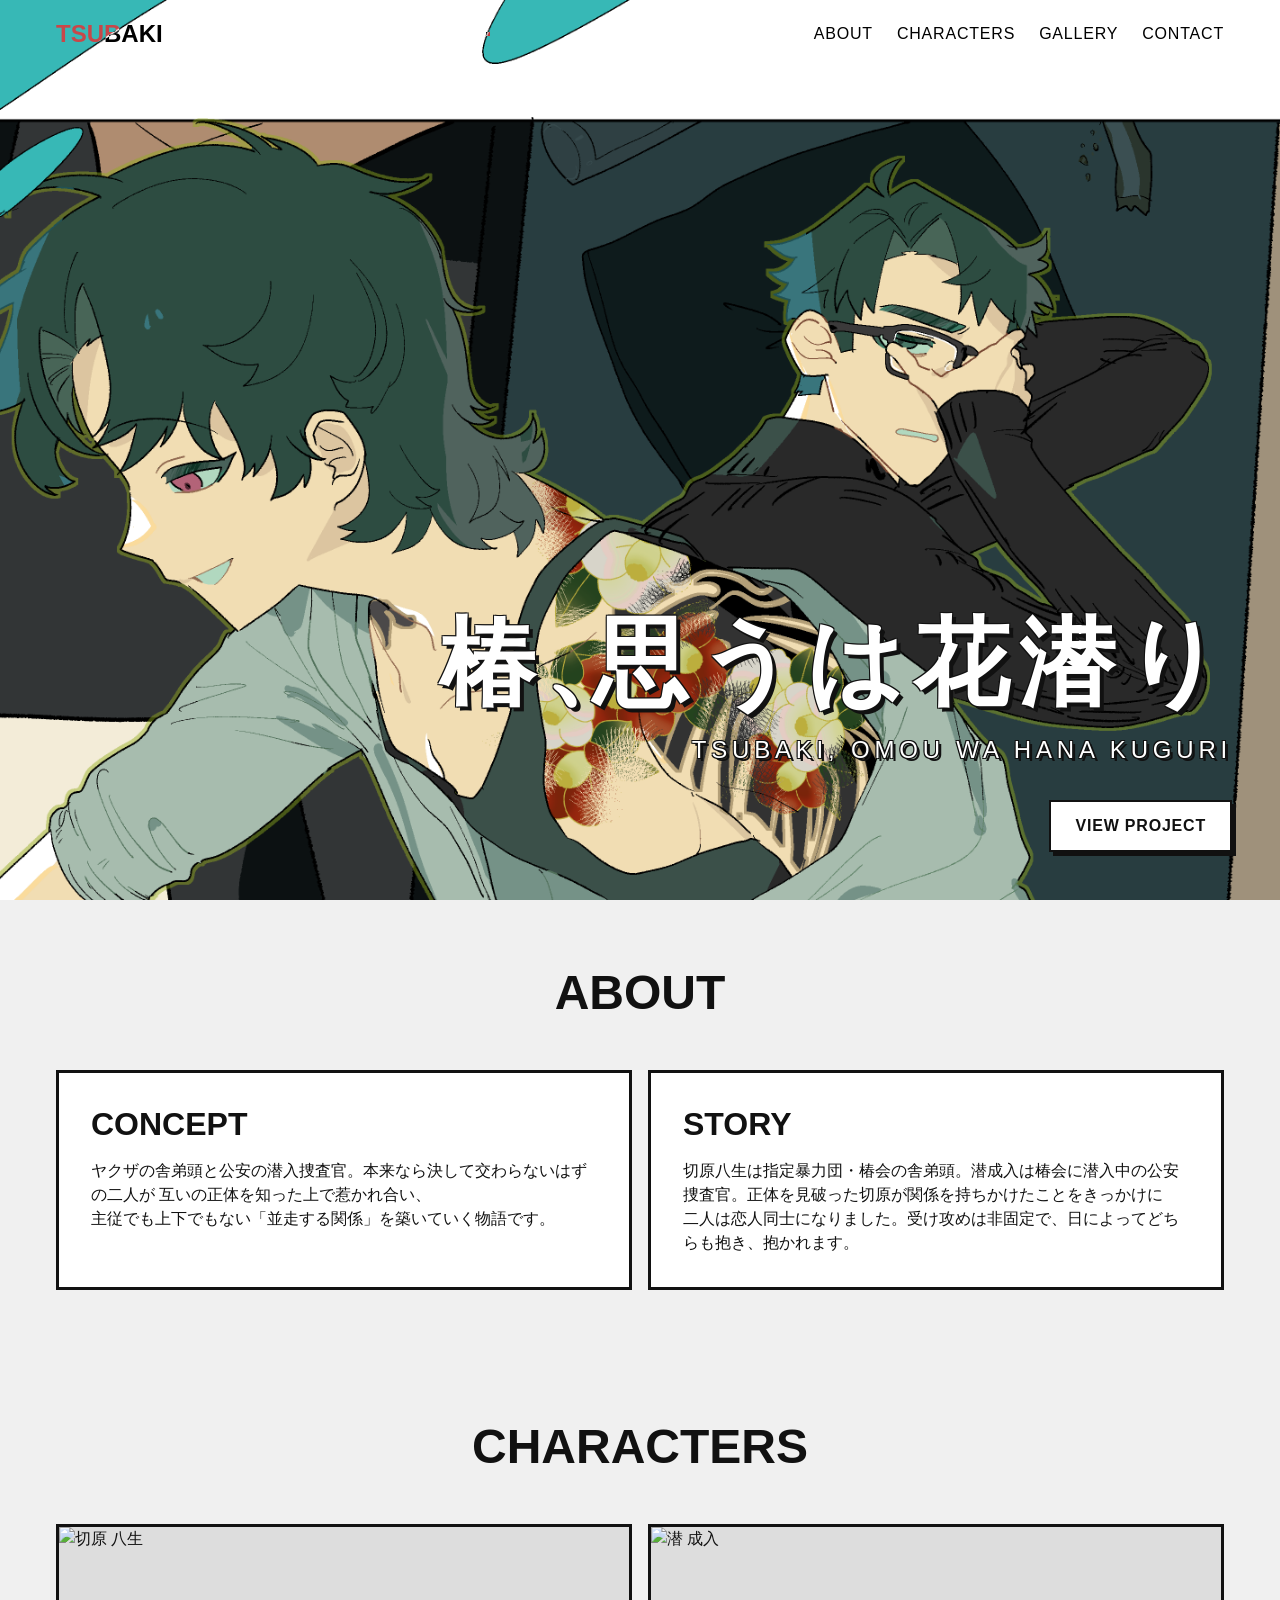
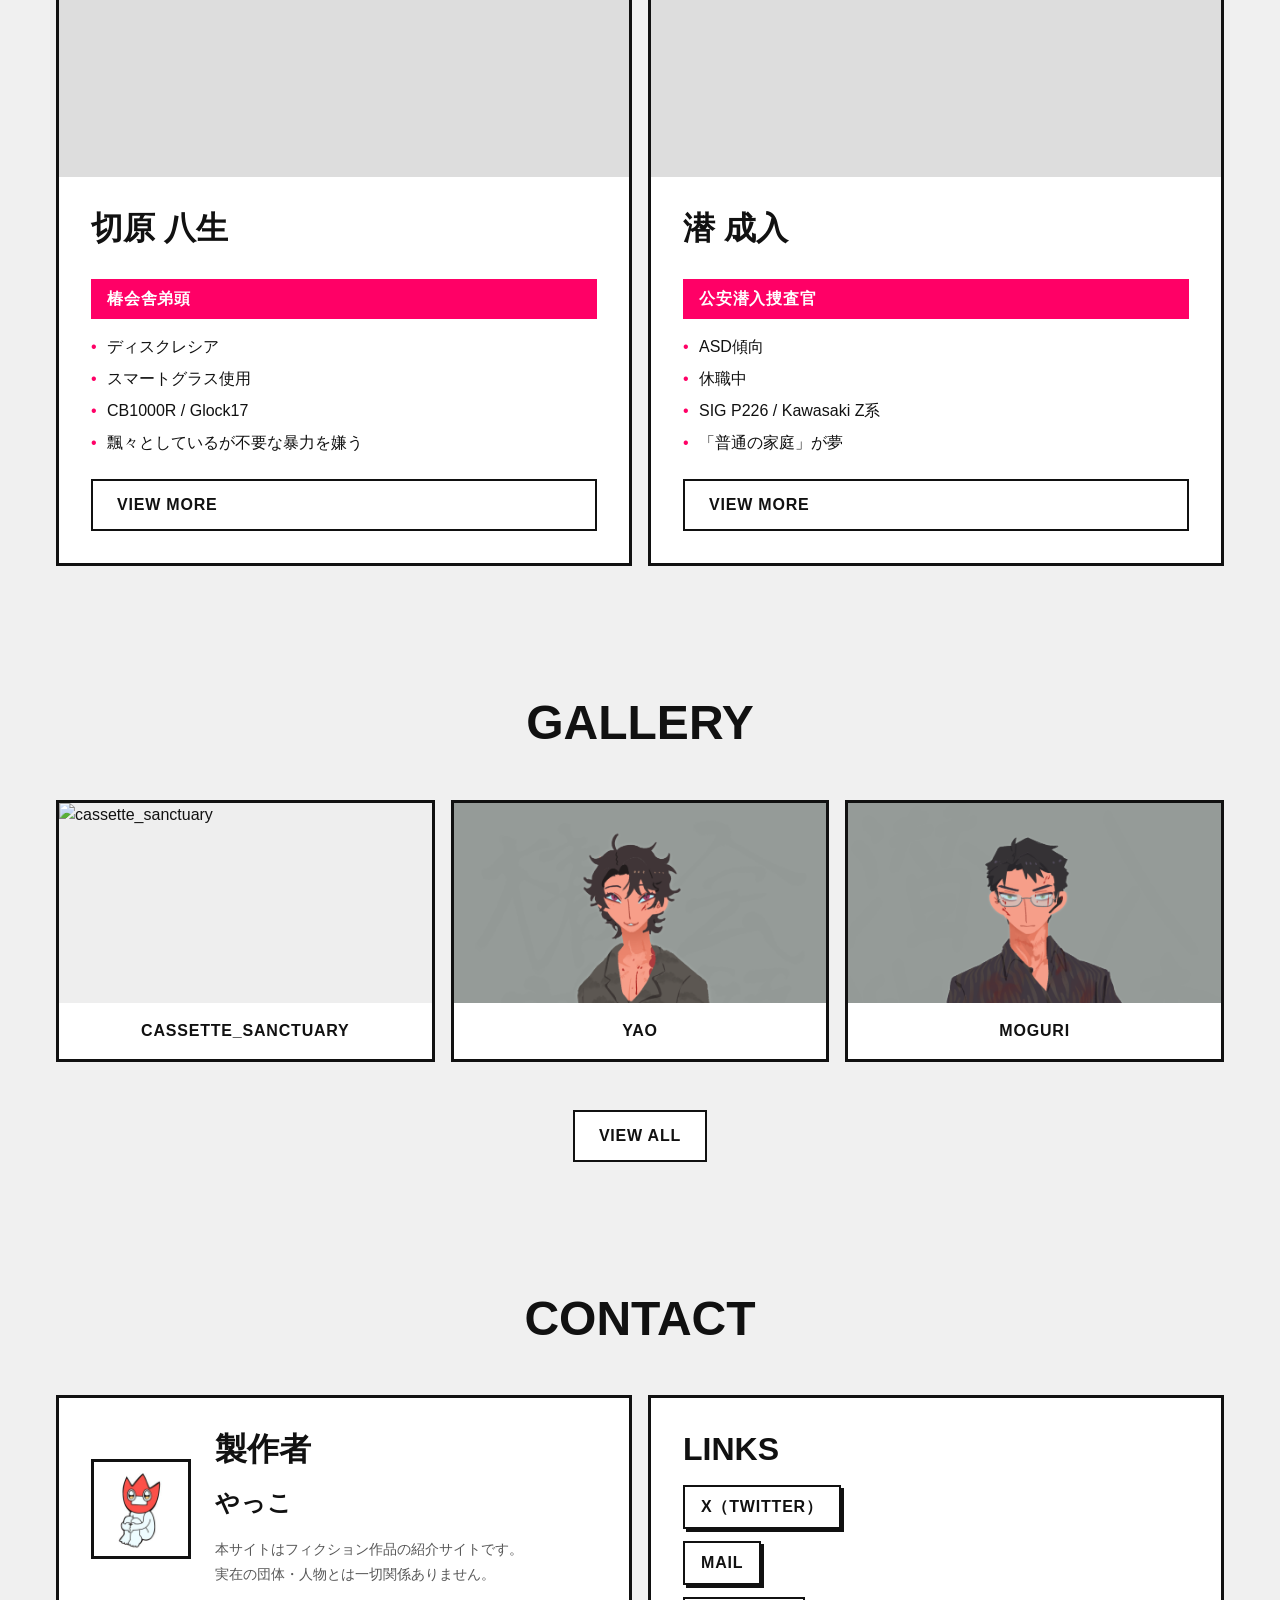
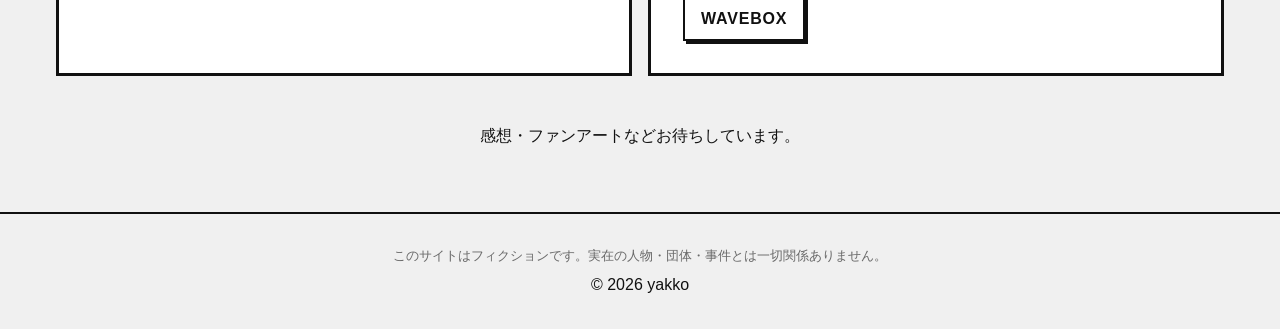
==== index.html @ bc4af1b0 "Update header logo and add hamburger menu" ====
<!DOCTYPE html>
<html lang="ja">
<head>
  <meta charset="UTF-8">
  <meta name="viewport" content="width=device-width, initial-scale=1.0">
  <title>椿、思うは花潜り | TSUBAKI, OMOU WA HANAMUGURI</title>
  <link rel="stylesheet" href="css/common.css">
  <link rel="stylesheet" href="css/top.css">
  <link rel="stylesheet" href="css/animation.css">
  <meta name="robots" content="noindex, nofollow">
</head>
<body>
  <!-- ヘッダー -->
  <header class="header">
    <div class="container header-inner">
      <a href="index.html" class="logo">TSUBAKI</a>
      <button class="hamburger" id="hamburger" aria-label="メニューを開く">
        <span></span>
        <span></span>
        <span></span>
      </button>
      <nav class="nav" id="nav">
        <ul>
          <li><a href="#about">ABOUT</a></li>
          <li><a href="#characters">CHARACTERS</a></li>
          <li><a href="#gallery">GALLERY</a></li>
          <li><a href="#contact">CONTACT</a></li>
        </ul>
      </nav>
    </div>
  </header>
  <!-- ヒーローセクション -->
  <section class="hero">
    <img src="assets/images/heroimage.jpg" alt="椿、思うは花潜り" class="hero-image">
    <div class="hero-content">
<h1 class="hero-title fade-in">
  椿<span class="kutouten">、</span>思うは花潜り
</h1>
      <p class="hero-subtitle fade-in">
        TSUBAKI, OMOU WA HANA KUGURI
      </p>
      <div class="hero-cta fade-in">
        <a href="#about" class="btn">VIEW PROJECT</a>
      </div>
    </div>
  </section>

  <!-- ABOUTセクション -->
  <section id="about" class="section bg-pattern">
    <div class="container">
      <h2 class="section-title fade-in">ABOUT</h2>
      <div class="grid grid-2">
        <div class="poster-card fade-in">
          <h3>CONCEPT</h3>
          <p>
            ヤクザの舎弟頭と公安の潜入捜査官。本来なら決して交わらないはずの二人が 互いの正体を知った上で惹かれ合い、<br>
           主従でも上下でもない「並走する関係」を築いていく物語です。
          </p>
        </div>
        <div class="poster-card fade-in">
          <h3>STORY</h3>
          <p>
            切原八生は指定暴力団・椿会の舎弟頭。潜成入は椿会に潜入中の公安捜査官。正体を見破った切原が関係を持ちかけたことをきっかけに<br>
            二人は恋人同士になりました。受け攻めは非固定で、日によってどちらも抱き、抱かれます。
          </p>
        </div>
      </div>
    </div>
  </section>

  <!-- CHARACTERSセクション -->
  <section id="characters" class="section">
    <div class="container">
      <h2 class="section-title fade-in">CHARACTERS</h2>
      <div class="grid grid-2">
        <div class="character-card fade-in">
          <div class="character-image">
            <img src="assets/images/K_icon.png" alt="切原 八生">
          </div>
          <div class="character-info">
            <h3>切原 八生</h3>
            <p class="accent-box">椿会舎弟頭</p>
            <ul>
              <li>ディスクレシア</li>
              <li>スマートグラス使用</li>
              <li>CB1000R / Glock17</li>
              <li>飄々としているが不要な暴力を嫌う</li>
            </ul>
            <a href="yao.html" class="btn">VIEW MORE</a>
          </div>
        </div>
        <div class="character-card fade-in">
          <div class="character-image">
            <img src="assets/images/M_icon.png" alt="潜 成入">
          </div>
          <div class="character-info">
            <h3>潜 成入</h3>
            <p class="accent-box">公安潜入捜査官</p>
            <ul>
              <li>ASD傾向</li>
              <li>休職中</li>
              <li>SIG P226 / Kawasaki Z系</li>
              <li>「普通の家庭」が夢</li>
            </ul>
            <a href="kugu.html" class="btn">VIEW MORE</a>
          </div>
        </div>
      </div>
    </div>
  </section>

  <!-- GALLERYセクション -->
  <section id="gallery" class="section bg-pattern">
    <div class="container">
      <h2 class="section-title fade-in">GALLERY</h2>
      <div class="grid grid-3">
        <div class="gallery-item fade-in">
          <div class="gallery-image">
            <img src="assets/images/cassette_sanctuary.png" alt="cassette_sanctuary">
          </div>
          <p class="gallery-caption">Cassette_sanctuary</p>
        </div>
        <div class="gallery-item fade-in">
          <div class="gallery-image">
            <img src="assets/images/K_defolt.png" alt="切原 八生">
          </div>
          <p class="gallery-caption">YAO</p>
        </div>
        <div class="gallery-item fade-in">
          <div class="gallery-image">
            <img src="assets/images/M_defolt.png" alt="潜 成入">
          </div>
          <p class="gallery-caption">MOGURI</p>
        </div>
      </div>
      <div class="text-center mt-3">
        <a href="gallery.html" class="btn">VIEW ALL</a>
      </div>
    </div>
  </section>

  <!-- CONTACTセクション -->
  <section id="contact" class="section bg-pattern">
    <div class="container">
      <h2 class="section-title fade-in">CONTACT</h2>
      <div class="contact-grid fade-in">
        <div class="poster-card contact-maker-card">
          <div class="contact-maker-inner">
            <div class="contact-maker-icon">
              <img src="assets/images/yakko_icon.jpg" alt="やっこ">
            </div>
            <div class="contact-maker-info">
              <h3>製作者</h3>
              <p class="contact-name">やっこ</p>
              <p class="contact-note">
                本サイトはフィクション作品の紹介サイトです。<br>
                実在の団体・人物とは一切関係ありません。
              </p>
            </div>
          </div>
        </div>
        <div class="poster-card">
          <h3>LINKS</h3>
          <ul class="contact-links">
            <li>
              <a href="https://x.com/reizoukoyakko" target="_blank" rel="noopener noreferrer" class="contact-link">
                X（Twitter）
              </a>
            </li>
            <li>
              <a href="mailto:reizoukohinyari@gmail.com" class="contact-link">
                MAIL
              </a>
            </li>
            <li>
              <a href="https://wavebox.me/wave/4ndkmxivbvojmy7t/" target="_blank" rel="noopener noreferrer" class="contact-link">
                WAVEBOX
              </a>
            </li>
          </ul>
        </div>
      </div>
      <div class="text-center mt-3 fade-in">
        <p>感想・ファンアートなどお待ちしています。</p>
      </div>
    </div>
  </section>

  <!-- フッター -->
  <footer class="footer">
    <div class="container">
      <p class="footer-note">このサイトはフィクションです。実在の人物・団体・事件とは一切関係ありません。</p>
      <p>&copy; 2026 yakko</p>
    </div>
  </footer>

  <script src="js/common.js"></script>
  <script src="js/animation.js"></script>
</body>
</html>
---- css/common.css ----
/* リセットとベース */
* {
  margin: 0;
  padding: 0;
  box-sizing: border-box;
}

html {
  font-size: 16px;
  scroll-behavior: smooth;
}

body {
  font-family: "Helvetica Neue", Arial, sans-serif;
  background-color: #f0f0f0;
  color: #111;
  line-height: 1.5;
  overflow-x: hidden;
}

/* 共通コンテナ */
.container {
  max-width: 1200px;
  margin: 0 auto;
  padding: 0 1rem;
}

/* 見出し */
h1, h2, h3, h4, h5, h6 {
  font-weight: 700;
  line-height: 1.2;
  margin-bottom: 1rem;
}

h1 {
  font-size: clamp(2rem, 5vw, 4rem);
}

h2 {
  font-size: clamp(1.5rem, 4vw, 3rem);
}

h3 {
  font-size: clamp(1.25rem, 3vw, 2rem);
}

/* リンク */
a {
  color: inherit;
  text-decoration: none;
}

/* ボタン風リンク */
.btn {
  display: inline-block;
  padding: 0.75rem 1.5rem;
  border: 2px solid #111;
  background: #fff;
  color: #111;
  font-weight: 700;
  text-transform: uppercase;
  letter-spacing: 0.05em;
  transition: all 0.2s ease;
}

.btn:hover {
  background: #111;
  color: #fff;
}

/* 共通ヘッダー */
.header {
  position: fixed;
  top: 0;
  left: 0;
  width: 100%;
  padding: 1rem;
  z-index: 1000;
  mix-blend-mode: difference;
  color: #fff;
}

.header-inner {
  display: flex;
  justify-content: space-between;
  align-items: center;
}

.logo {
  font-size: 1.5rem;
  font-weight: 700;
}

.nav ul {
  display: flex;
  list-style: none;
  gap: 1.5rem;
}

.nav a {
  font-weight: 500;
  text-transform: uppercase;
  letter-spacing: 0.05em;
}

/* フッター */
.footer {
  padding: 2rem 1rem;
  text-align: center;
  border-top: 2px solid #111;
}

/* セクション共通 */
.section {
  padding: 4rem 1rem;
}

.section-title {
  text-align: center;
  margin-bottom: 3rem;
}

/* グリッドレイアウト */
.grid {
  display: grid;
  gap: 1rem;
}

.grid-2 {
  grid-template-columns: repeat(auto-fit, minmax(300px, 1fr));
}

.grid-3 {
  grid-template-columns: repeat(auto-fit, minmax(250px, 1fr));
}

/* ユーティリティ */
.text-center {
  text-align: center;
}

.mb-1 { margin-bottom: 1rem; }
.mb-2 { margin-bottom: 2rem; }
.mb-3 { margin-bottom: 3rem; }

.visually-hidden {
  position: absolute;
  width: 1px;
  height: 1px;
  padding: 0;
  margin: -1px;
  overflow: hidden;
  clip: rect(0, 0, 0, 0);
  white-space: nowrap;
  border: 0;
}

/* トップへ戻るボタン */
.scroll-to-top {
  position: fixed;
  bottom: 1.5rem;
  right: 1.5rem;
  z-index: 999;
  width: 50px;
  height: 50px;
  background: #fff;
  border: 3px solid #111;
  display: flex;
  align-items: center;
  justify-content: center;
  font-size: 1.5rem;
  font-weight: 900;
  cursor: pointer;
  transition: all 0.2s ease;
  box-shadow: 4px 4px 0 #111;
  opacity: 0;
  visibility: hidden;
  transform: translateY(10px);
}

.scroll-to-top.visible {
  opacity: 1;
  visibility: visible;
  transform: translateY(0);
}

.scroll-to-top:hover {
  background: #111;
  color: #fff;
  transform: translate(-2px, -2px);
  box-shadow: 6px 6px 0 #ff0066;
}
---- css/top.css ----
/* ヒーローセクション */
.hero {
  height: 100vh;
  display: flex;
  align-items: flex-end;
  justify-content: flex-end;
  position: relative;
  overflow: hidden;
  background: #111;
}

.hero-image {
  position: absolute;
  top: 0;
  left: 0;
  width: 100%;
  height: 100%;
  object-fit: cover;
  object-position: center;
}

.hero-content {
  position: relative;
  z-index: 2;
  text-align: right;
  padding: 3rem;
}

.hero-title {
  font-size: clamp(3rem, 8vw, 6rem);
  font-weight: 900;
  text-transform: uppercase;
  letter-spacing: 0.1em;
  margin-bottom: 1rem;
  color: #fff;
  text-shadow: 
    4px 4px 0 #111,
    -1px -1px 0 #111,
    1px -1px 0 #111,
    -1px 1px 0 #111,
    1px 1px 0 #111;
  line-height: 1.1;
}

.hero-subtitle {
  font-size: clamp(1rem, 3vw, 1.5rem);
  margin-bottom: 2rem;
  color: #fff;
  font-weight: 300;
  letter-spacing: 0.2em;
  text-shadow: 
    3px 3px 0 #111,
    -1px -1px 0 #111,
    1px -1px 0 #111,
    -1px 1px 0 #111,
    1px 1px 0 #111;
}

.hero-cta .btn {
  background: #fff;
  color: #111;
  border-color: #111;
  box-shadow: 4px 4px 0 #111;
}

.hero-cta .btn:hover {
  background: #111;
  color: #fff;
  box-shadow: 4px 4px 0 #fff;
}

/* キャラクターカード */
.character-card {
  display: flex;
  flex-direction: column;
  background: #fff;
  border: 3px solid #111;
  overflow: hidden;
}

.character-image {
  height: 250px;
  background: #ddd;
  overflow: hidden;
}

.character-image img {
  width: 100%;
  height: 100%;
  object-fit: cover;
  object-position: center;
}

.character-info {
  padding: 2rem;
  flex: 1;
  display: flex;
  flex-direction: column;
  gap: 1rem;
}

.character-info ul {
  list-style: none;
}

.character-info li {
  margin-bottom: 0.5rem;
  padding-left: 1rem;
  position: relative;
}

.character-info li::before {
  content: "•";
  position: absolute;
  left: 0;
  color: #ff0066;
}

/* ギャラリーアイテム */
.gallery-item {
  background: #fff;
  border: 3px solid #111;
  transition: transform 0.3s ease;
}

.gallery-item:hover {
  transform: scale(1.02);
}

.gallery-image {
  height: 200px;
  background: #eee;
  overflow: hidden;
}

.gallery-image img {
  width: 100%;
  height: 100%;
  object-fit: cover;
  object-position: top;
}
.gallery-caption {
  padding: 1rem;
  text-align: center;
  font-weight: 700;
  text-transform: uppercase;
  letter-spacing: 0.05em;
}

/* 余白調整 */
.mt-3 {
  margin-top: 3rem;
}

/* レスポンシブ調整 */
@media (max-width: 768px) {
  .hero-content {
    padding: 2rem;
  }
  
  .hero-title {
    font-size: clamp(2rem, 10vw, 3.5rem);
  }
}
/* CONTACTセクション */
.contact-grid {
  display: grid;
  grid-template-columns: repeat(auto-fit, minmax(300px, 1fr));
  gap: 1rem;
}

.contact-name {
  font-size: 1.5rem;
  font-weight: 900;
  text-transform: uppercase;
  letter-spacing: 0.05em;
  margin-bottom: 1rem;
}

.contact-note {
  font-size: 0.9rem;
  opacity: 0.7;
  line-height: 1.8;
}

.contact-links {
  list-style: none;
  display: flex;
  flex-direction: column;
  gap: 0.75rem;
}

.contact-link {
  display: inline-block;
  padding: 0.5rem 1rem;
  border: 2px solid #111;
  background: #fff;
  font-weight: 700;
  text-transform: uppercase;
  letter-spacing: 0.05em;
  transition: all 0.2s ease;
  box-shadow: 3px 3px 0 #111;
}

.contact-link:hover {
  background: #111;
  color: #fff;
  transform: translate(-2px, -2px);
  box-shadow: 5px 5px 0 #ff0066;
}

.footer-note {
  font-size: 0.8rem;
  opacity: 0.6;
  margin-bottom: 0.5rem;
}
/* 製作者カード */
.contact-maker-inner {
  display: flex;
  gap: 1.5rem;
  align-items: center;
}

.contact-maker-icon {
  flex-shrink: 0;
  width: 100px;
  height: 100px;
}

.contact-maker-icon img {
  width: 100%;
  height: 100%;
  object-fit: cover;
  border: 3px solid #111;
}

.contact-maker-info {
  flex: 1;
}

/* 読点の字間調整 */
.kutouten {
  letter-spacing: -0.5em;
  margin-light: -0.1em;
}
---- css/animation.css ----
/* フェードイン（スクロール連動） */
.fade-in {
  opacity: 0;
  transform: translateY(30px);
  transition: opacity 0.6s ease, transform 0.6s ease;
}

.fade-in.visible {
  opacity: 1;
  transform: translateY(0);
}

/* テキストタイプ風（擬似） */
.typewriter {
  overflow: hidden;
  border-right: 2px solid #111;
  white-space: nowrap;
  animation: typing 3s steps(40, end), blink-caret 0.75s step-end infinite;
}

@keyframes typing {
  from { width: 0; }
  to { width: 100%; }
}

@keyframes blink-caret {
  from, to { border-color: transparent; }
  50% { border-color: #111; }
}

/* ポスター風カード */
.poster-card {
  background: #fff;
  border: 3px solid #111;
  padding: 2rem;
  position: relative;
  transition: transform 0.3s ease, box-shadow 0.3s ease;
}

.poster-card:hover {
  transform: translateY(-5px);
  box-shadow: 8px 8px 0 #111;
}

/* ネオブルータリズム風のアクセント */
.accent-box {
  background: #ff0066;
  color: #fff;
  padding: 0.5rem 1rem;
  display: inline-block;
  font-weight: 700;
  text-transform: uppercase;
  letter-spacing: 0.05em;
}

/* 背景パターン（オプション） */
.bg-pattern {
  background-image: 
    linear-gradient(45deg, #f0f0f0 25%, transparent 25%),
    linear-gradient(-45deg, #f0f0f0 25%, transparent 25%),
    linear-gradient(45deg, transparent 75%, #f0f0f0 75%),
    linear-gradient(-45deg, transparent 75%, #f0f0f0 75%);
  background-size: 20px 20px;
  background-position: 0 0, 0 10px, 10px -10px, -10px 0px;
}
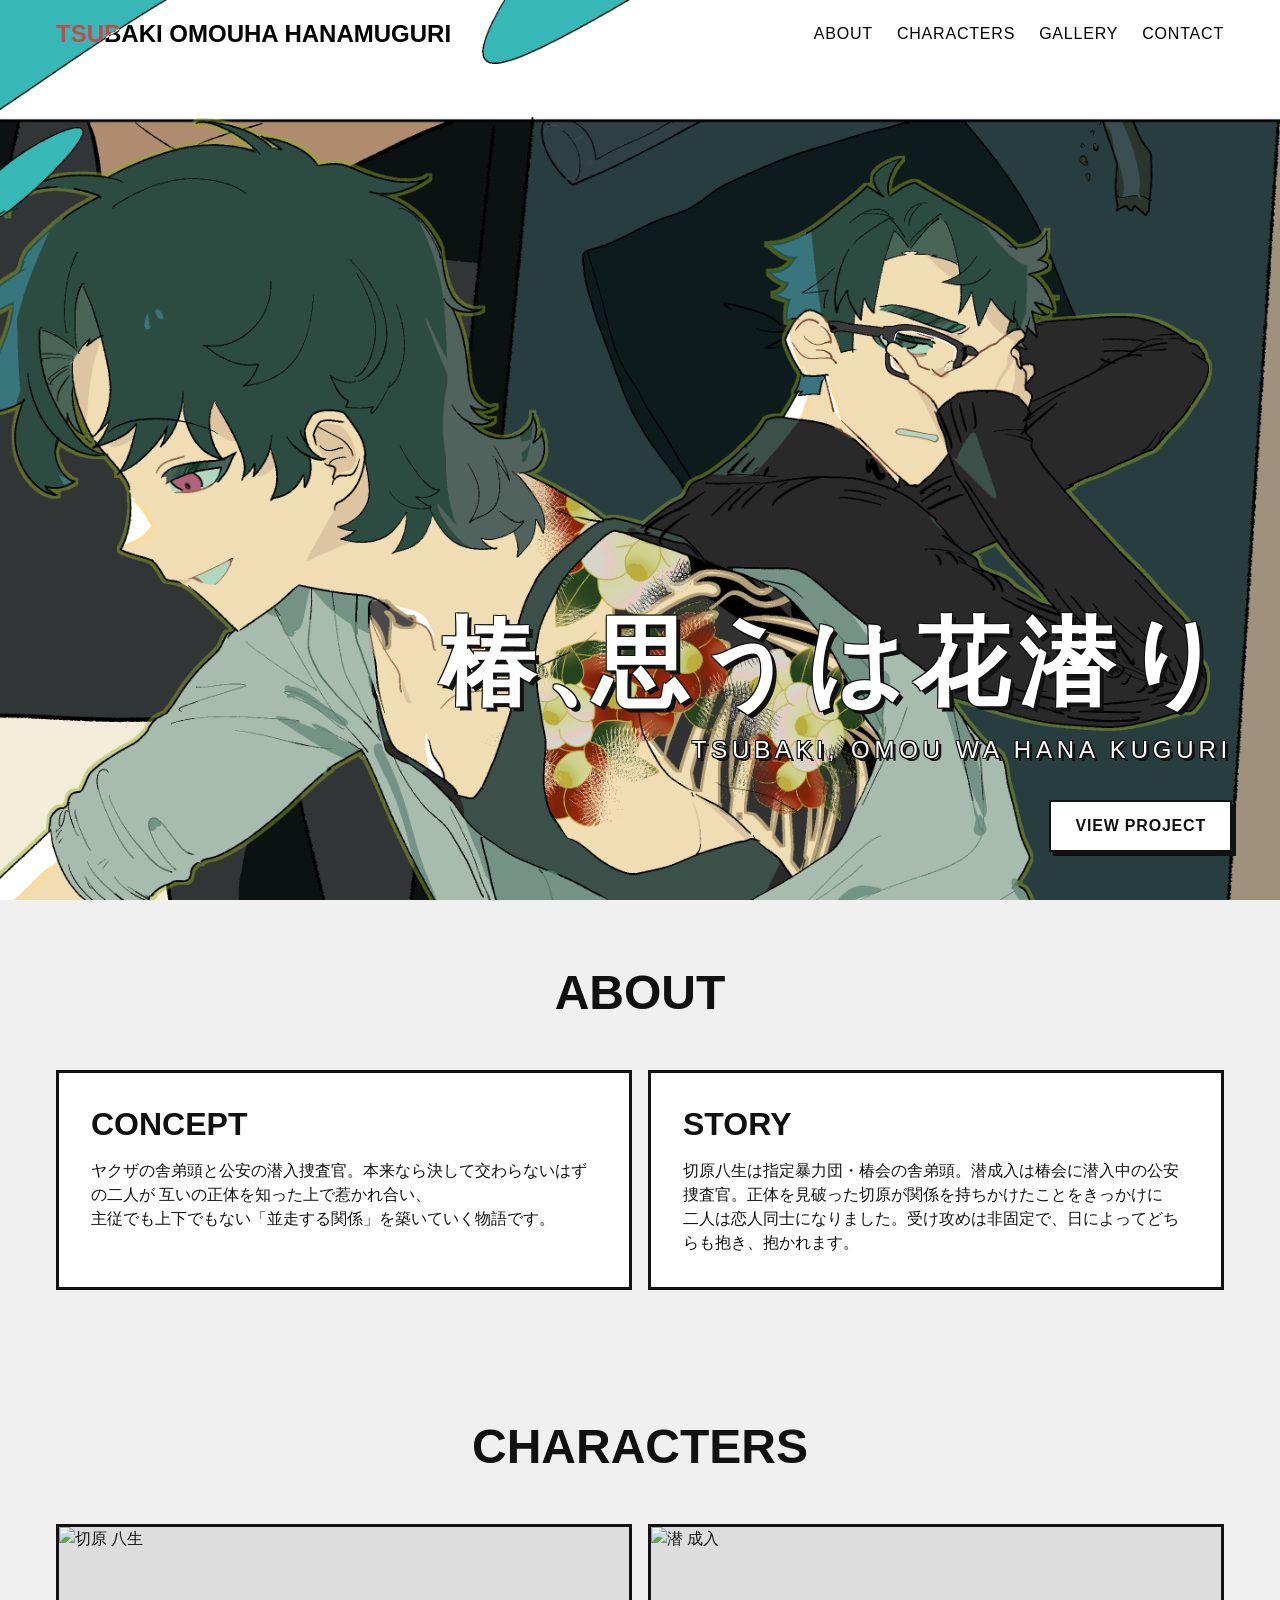
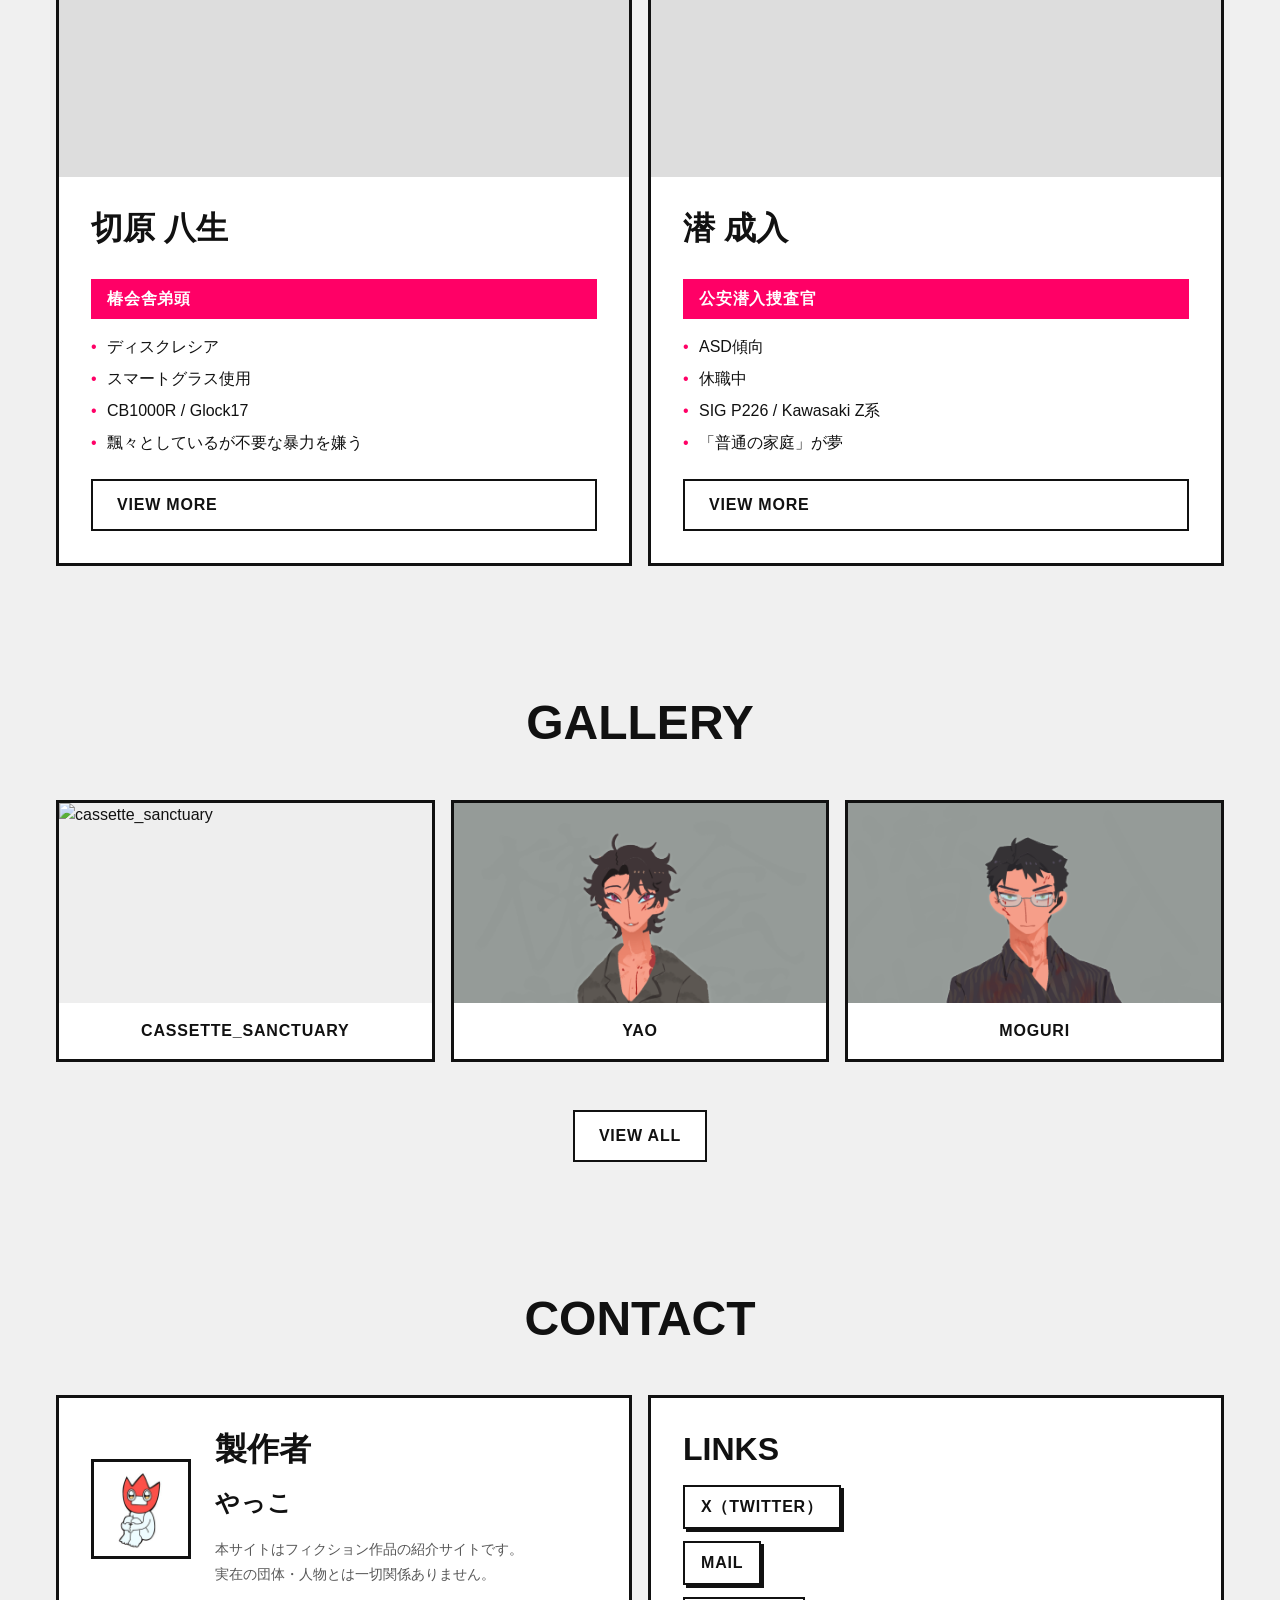
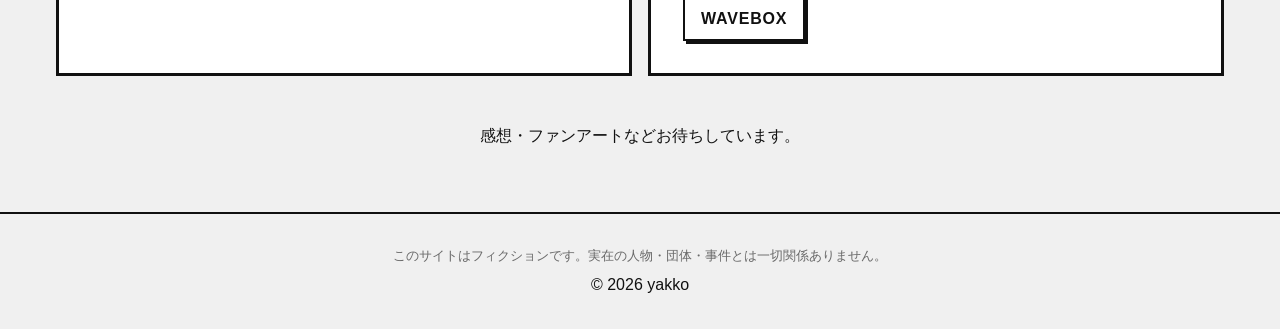
==== commit 49c4a8b5: "Update index.html" ====
--- a/index.html
+++ b/index.html
@@ -13,7 +13,7 @@
   <!-- ヘッダー -->
   <header class="header">
     <div class="container header-inner">
-      <a href="index.html" class="logo">TSUBAKI</a>
+      <a href="index.html" class="logo">TSUBAKI OMOUHA HANAMUGURI</a>
       <button class="hamburger" id="hamburger" aria-label="メニューを開く">
         <span></span>
         <span></span>
--- a/css/common.css
+++ b/css/common.css
@@ -101,6 +101,70 @@
   font-weight: 500;
   text-transform: uppercase;
   letter-spacing: 0.05em;
+}
+
+/* ハンバーガーメニュー */
+.hamburger {
+  display: none;
+  flex-direction: column;
+  gap: 5px;
+  background: none;
+  border: none;
+  cursor: pointer;
+  padding: 5px;
+  z-index: 1001;
+}
+
+.hamburger span {
+  display: block;
+  width: 25px;
+  height: 3px;
+  background: #fff;
+  transition: all 0.3s ease;
+}
+
+.hamburger.active span:nth-child(1) {
+  transform: rotate(45deg) translate(5px, 6px);
+}
+
+.hamburger.active span:nth-child(2) {
+  opacity: 0;
+}
+
+.hamburger.active span:nth-child(3) {
+  transform: rotate(-45deg) translate(5px, -6px);
+}
+
+/* スマホ */
+@media (max-width: 768px) {
+  .hamburger {
+    display: flex;
+  }
+
+  .nav {
+    position: fixed;
+    top: 0;
+    right: -100%;
+    width: 70%;
+    height: 100vh;
+    background: #111;
+    padding: 6rem 2rem 2rem;
+    transition: right 0.3s ease;
+    z-index: 1000;
+  }
+
+  .nav.active {
+    right: 0;
+  }
+
+  .nav ul {
+    flex-direction: column;
+    gap: 1.5rem;
+  }
+
+  .nav a {
+    font-size: 1.25rem;
+  }
 }
 
 /* フッター */
@@ -189,4 +253,4 @@
   color: #fff;
   transform: translate(-2px, -2px);
   box-shadow: 6px 6px 0 #ff0066;
-}+}
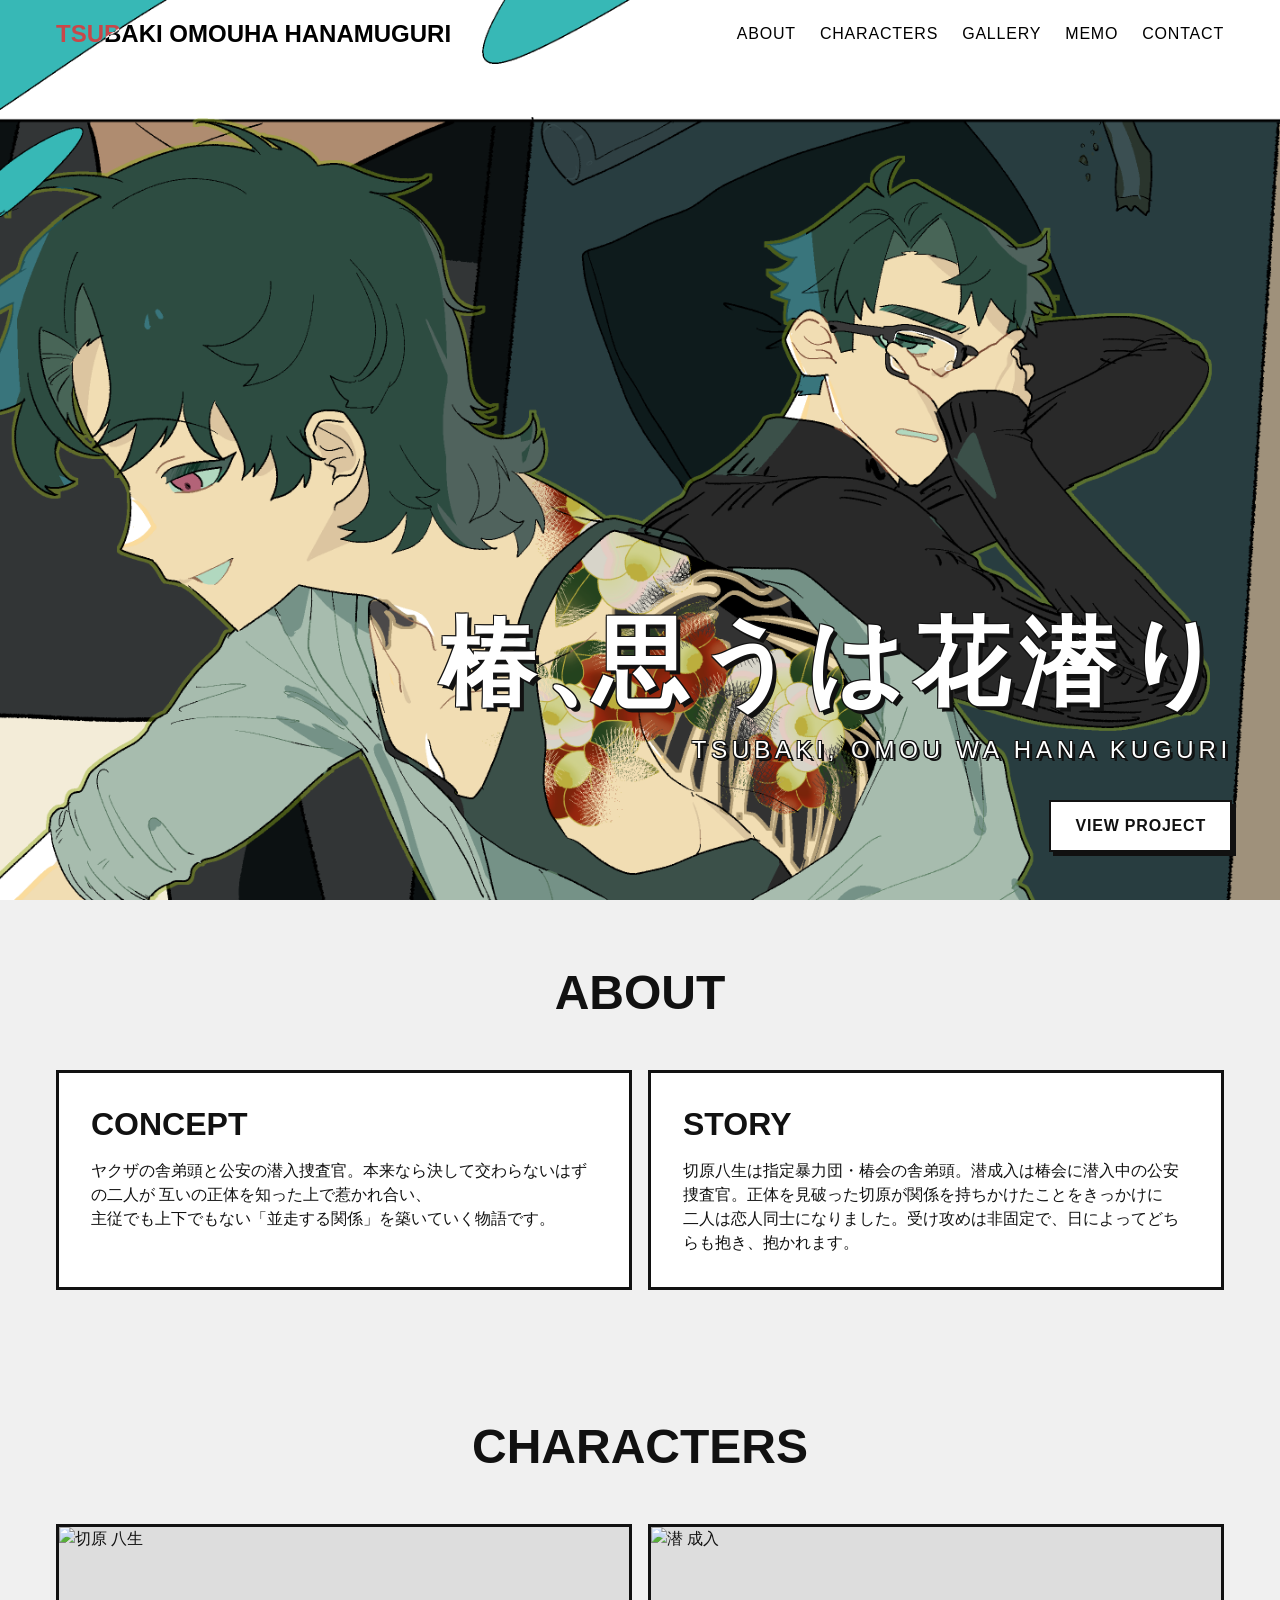
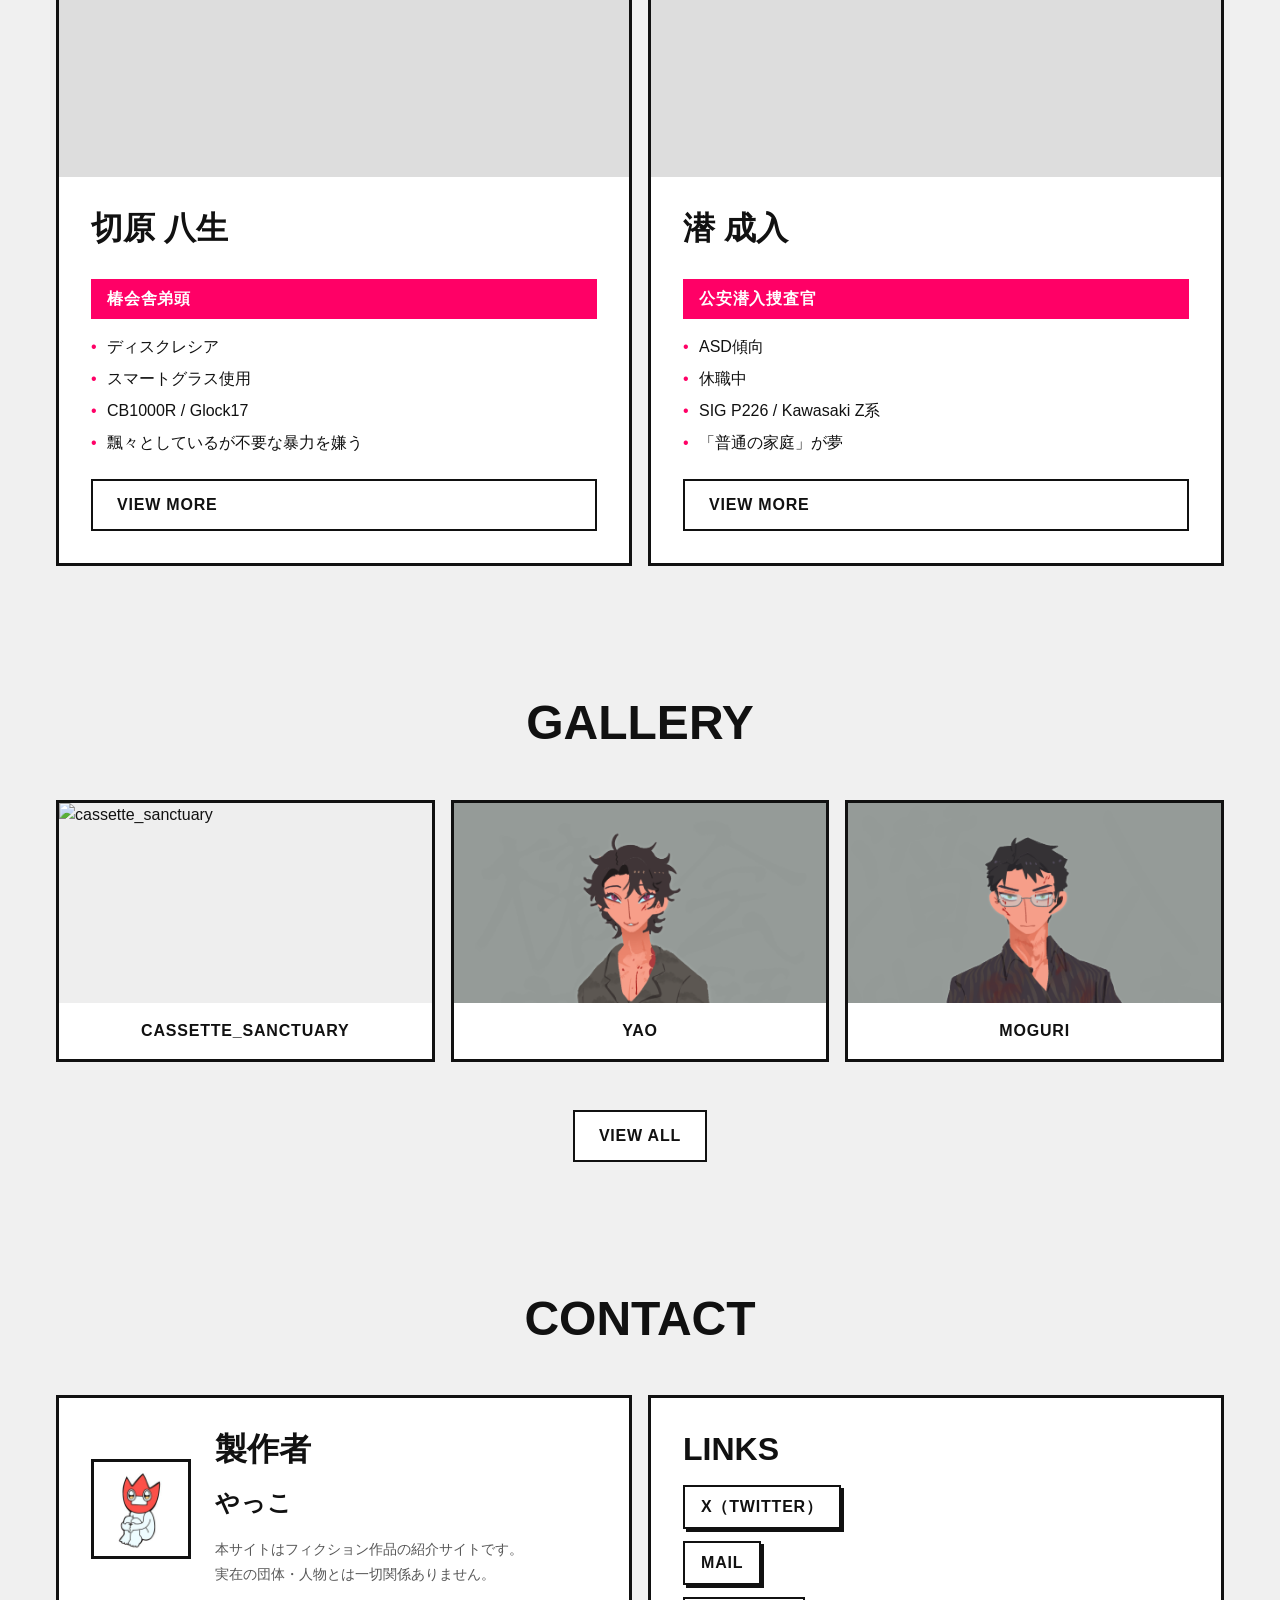
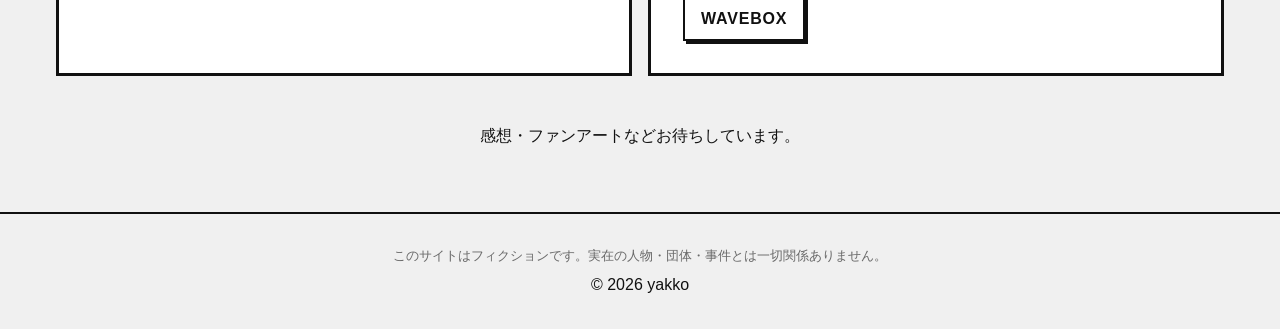
==== commit b55a77aa: "Update index.html" ====
--- a/index.html
+++ b/index.html
@@ -24,11 +24,13 @@
           <li><a href="#about">ABOUT</a></li>
           <li><a href="#characters">CHARACTERS</a></li>
           <li><a href="#gallery">GALLERY</a></li>
+          <li><a href="memo.html">MEMO</a></li>
           <li><a href="#contact">CONTACT</a></li>
         </ul>
       </nav>
     </div>
   </header>
+
   <!-- ヒーローセクション -->
   <section class="hero">
     <img src="assets/images/heroimage.jpg" alt="椿、思うは花潜り" class="hero-image">
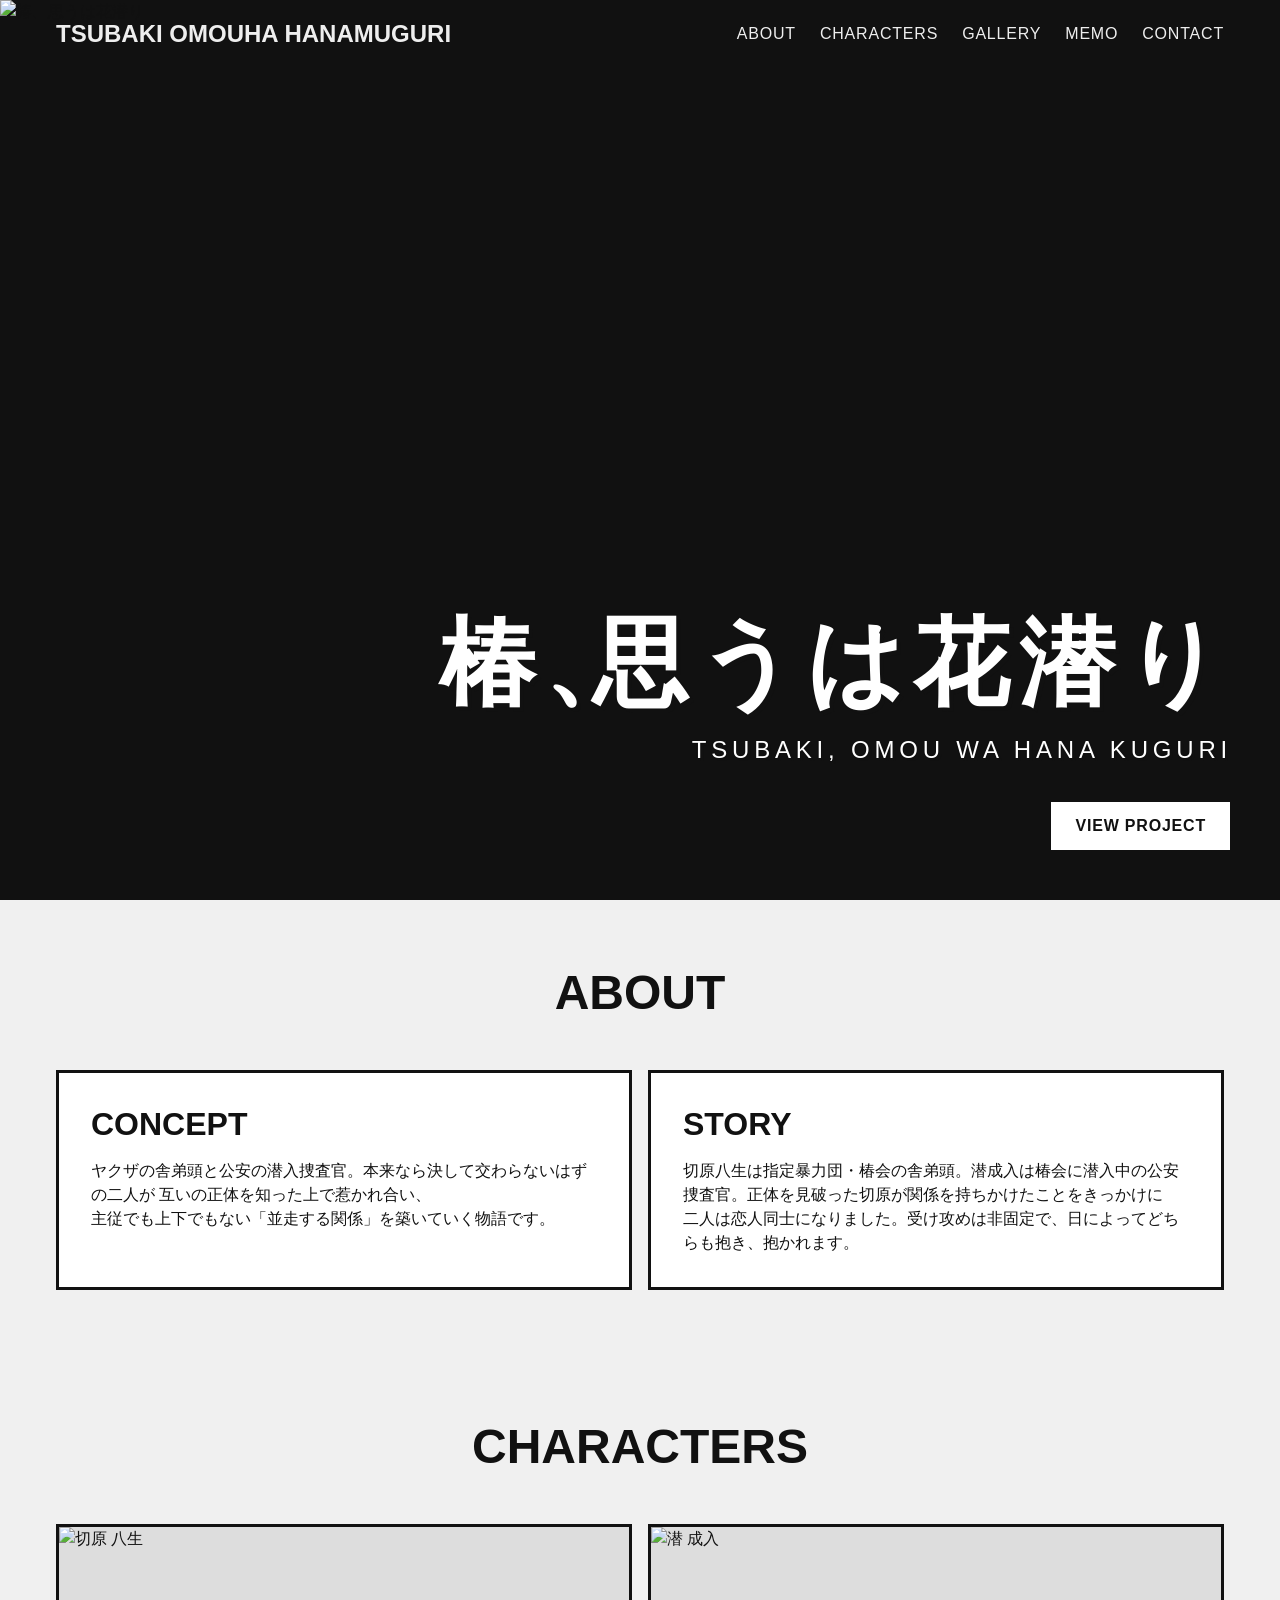
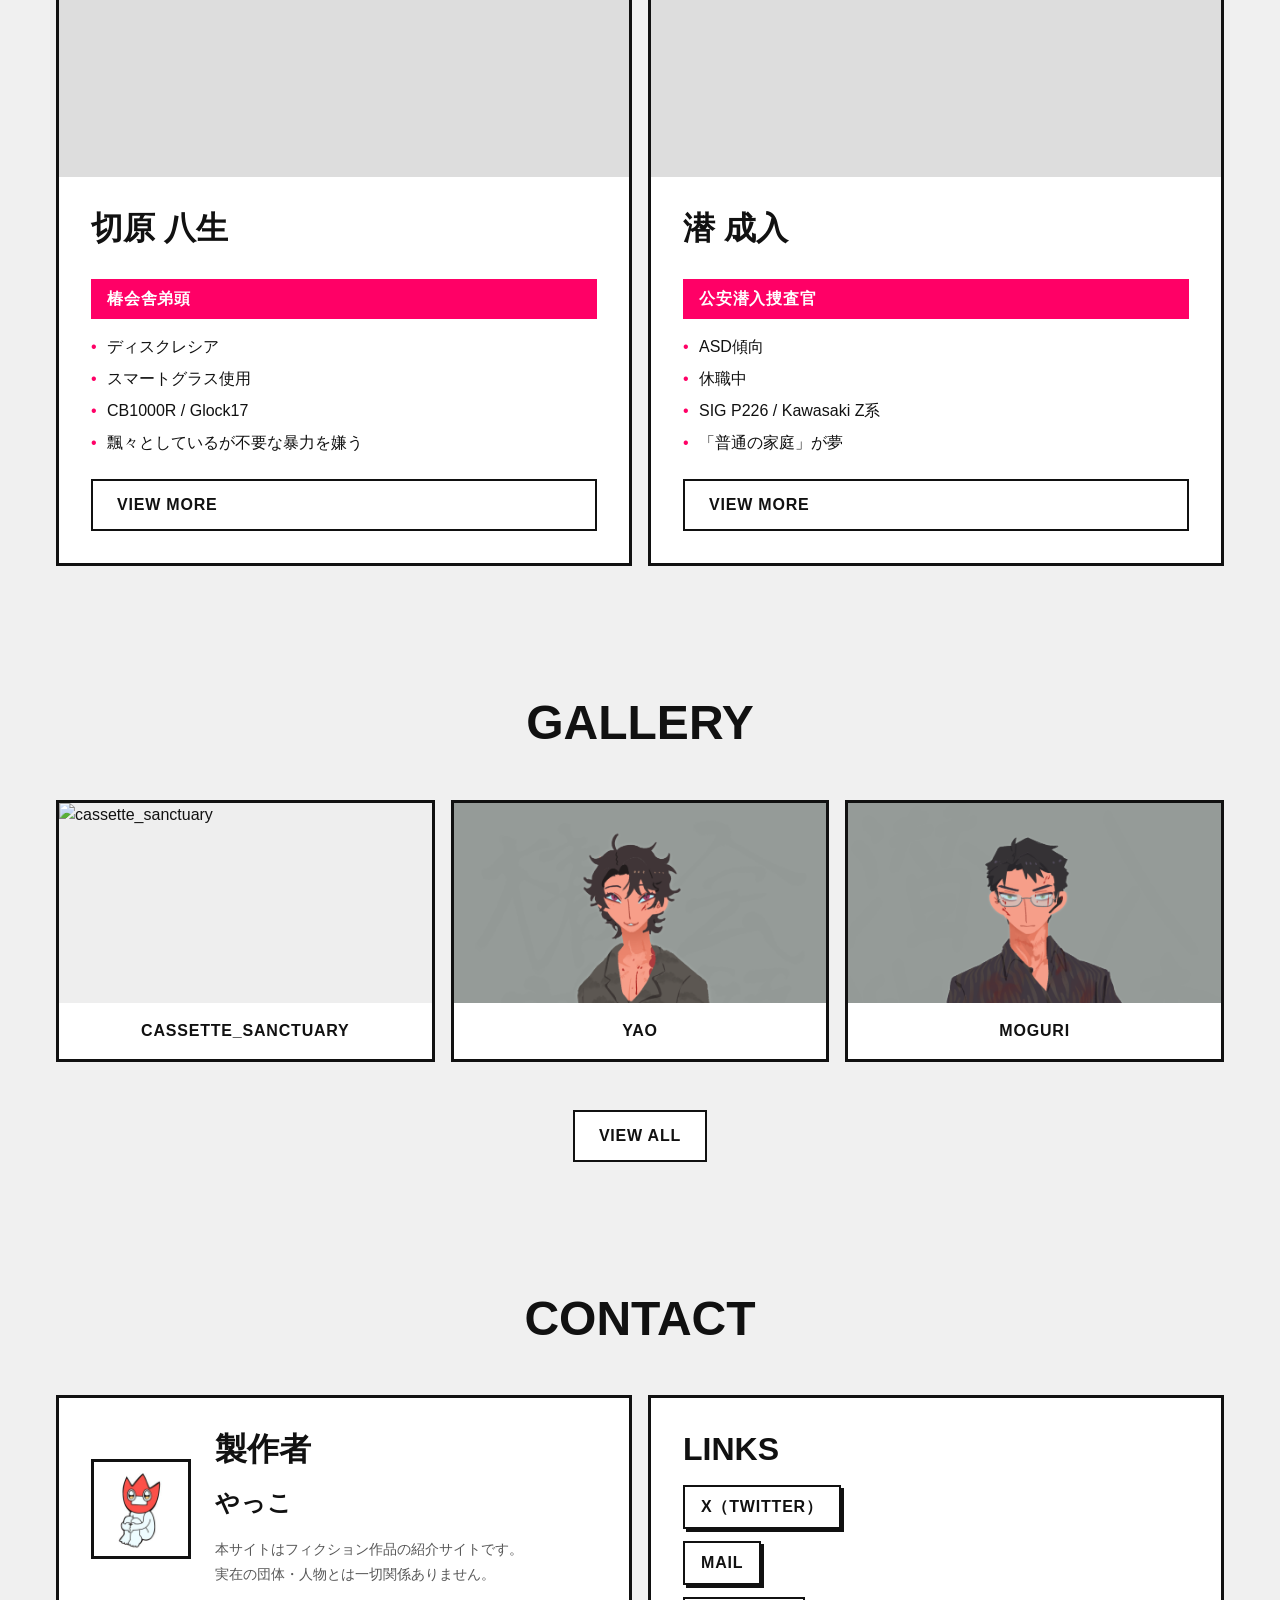
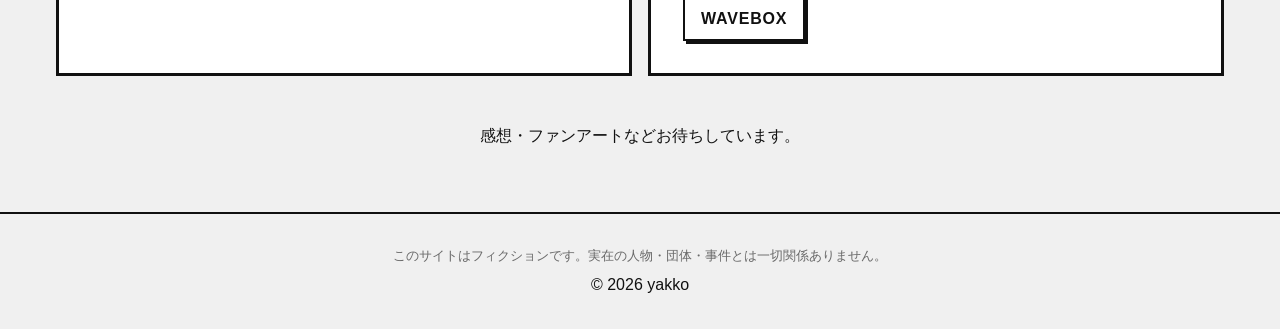
==== commit 6e67a172: "Update index.html" ====
--- a/index.html
+++ b/index.html
@@ -33,7 +33,7 @@
 
   <!-- ヒーローセクション -->
   <section class="hero">
-    <img src="assets/images/heroimage.jpg" alt="椿、思うは花潜り" class="hero-image">
+    <img src="assets/images/heroimage.png" alt="椿、思うは花潜り" class="hero-image">
     <div class="hero-content">
 <h1 class="hero-title fade-in">
   椿<span class="kutouten">、</span>思うは花潜り
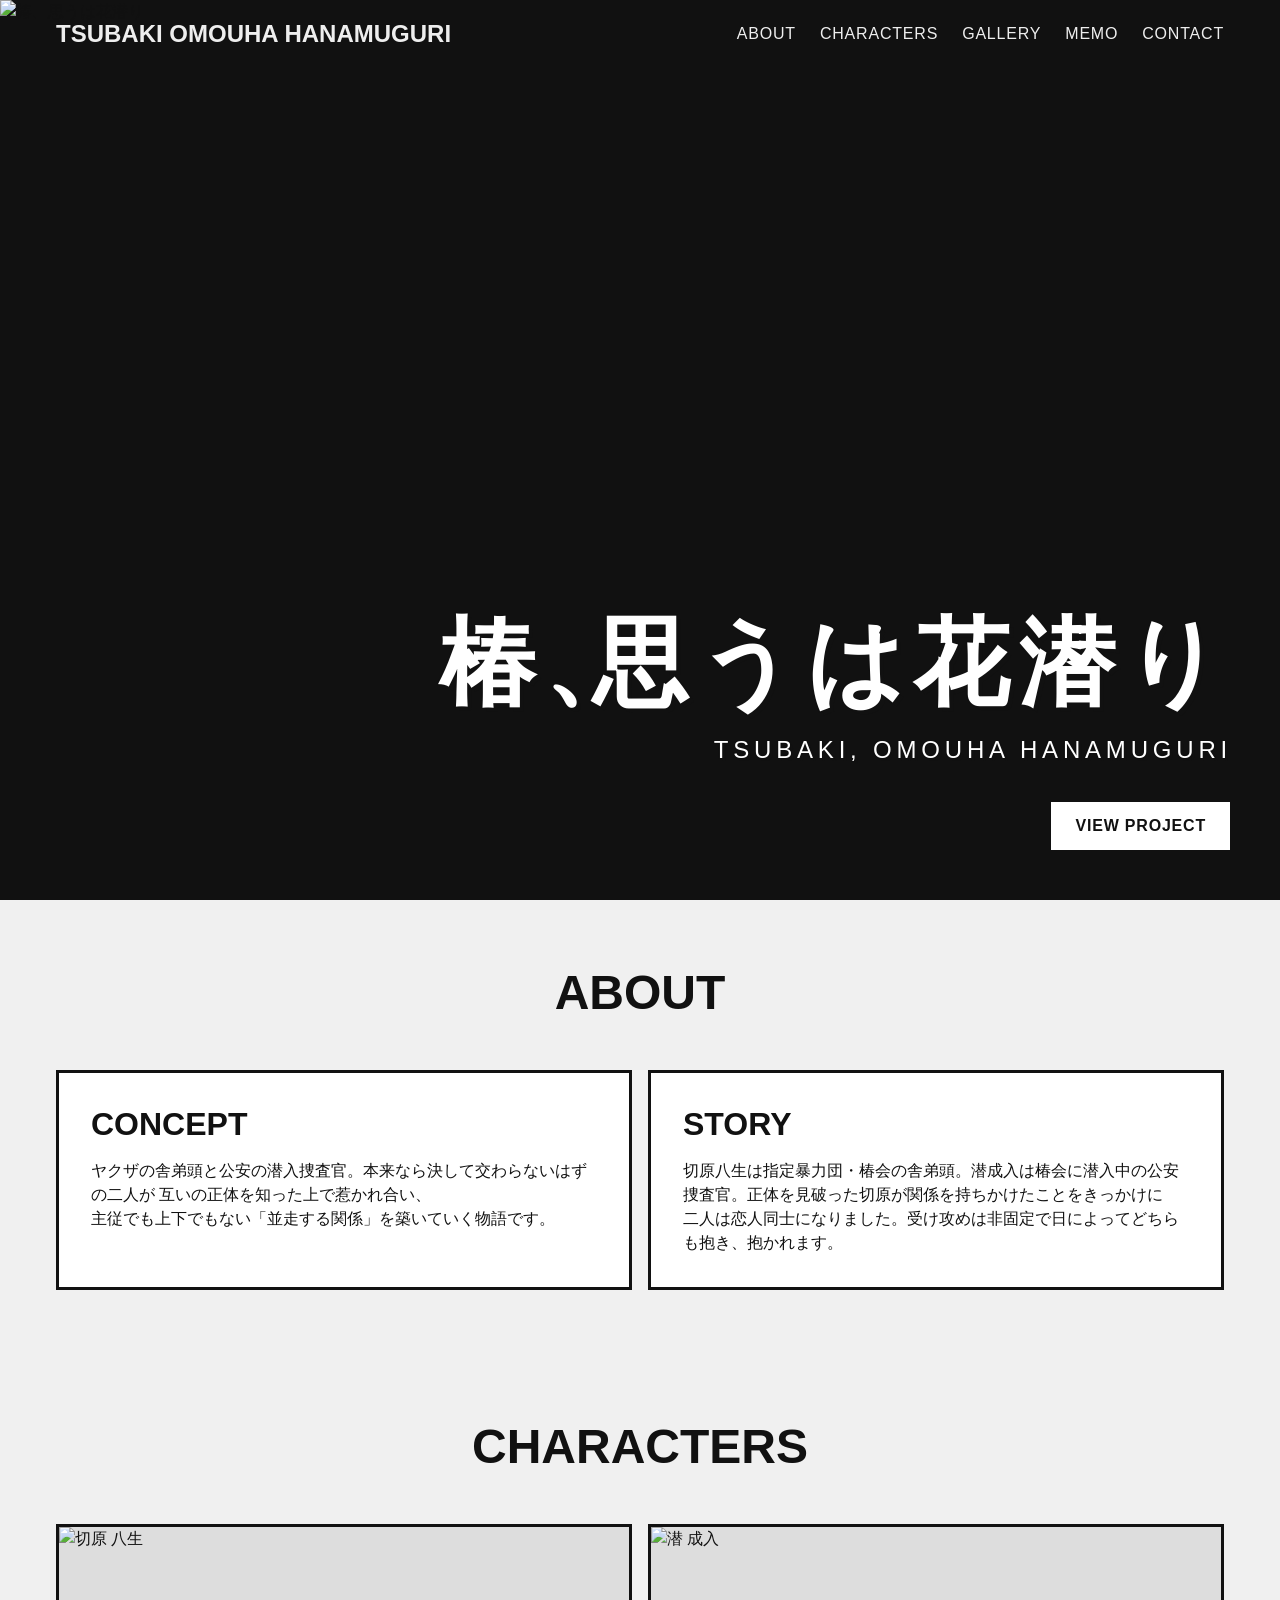
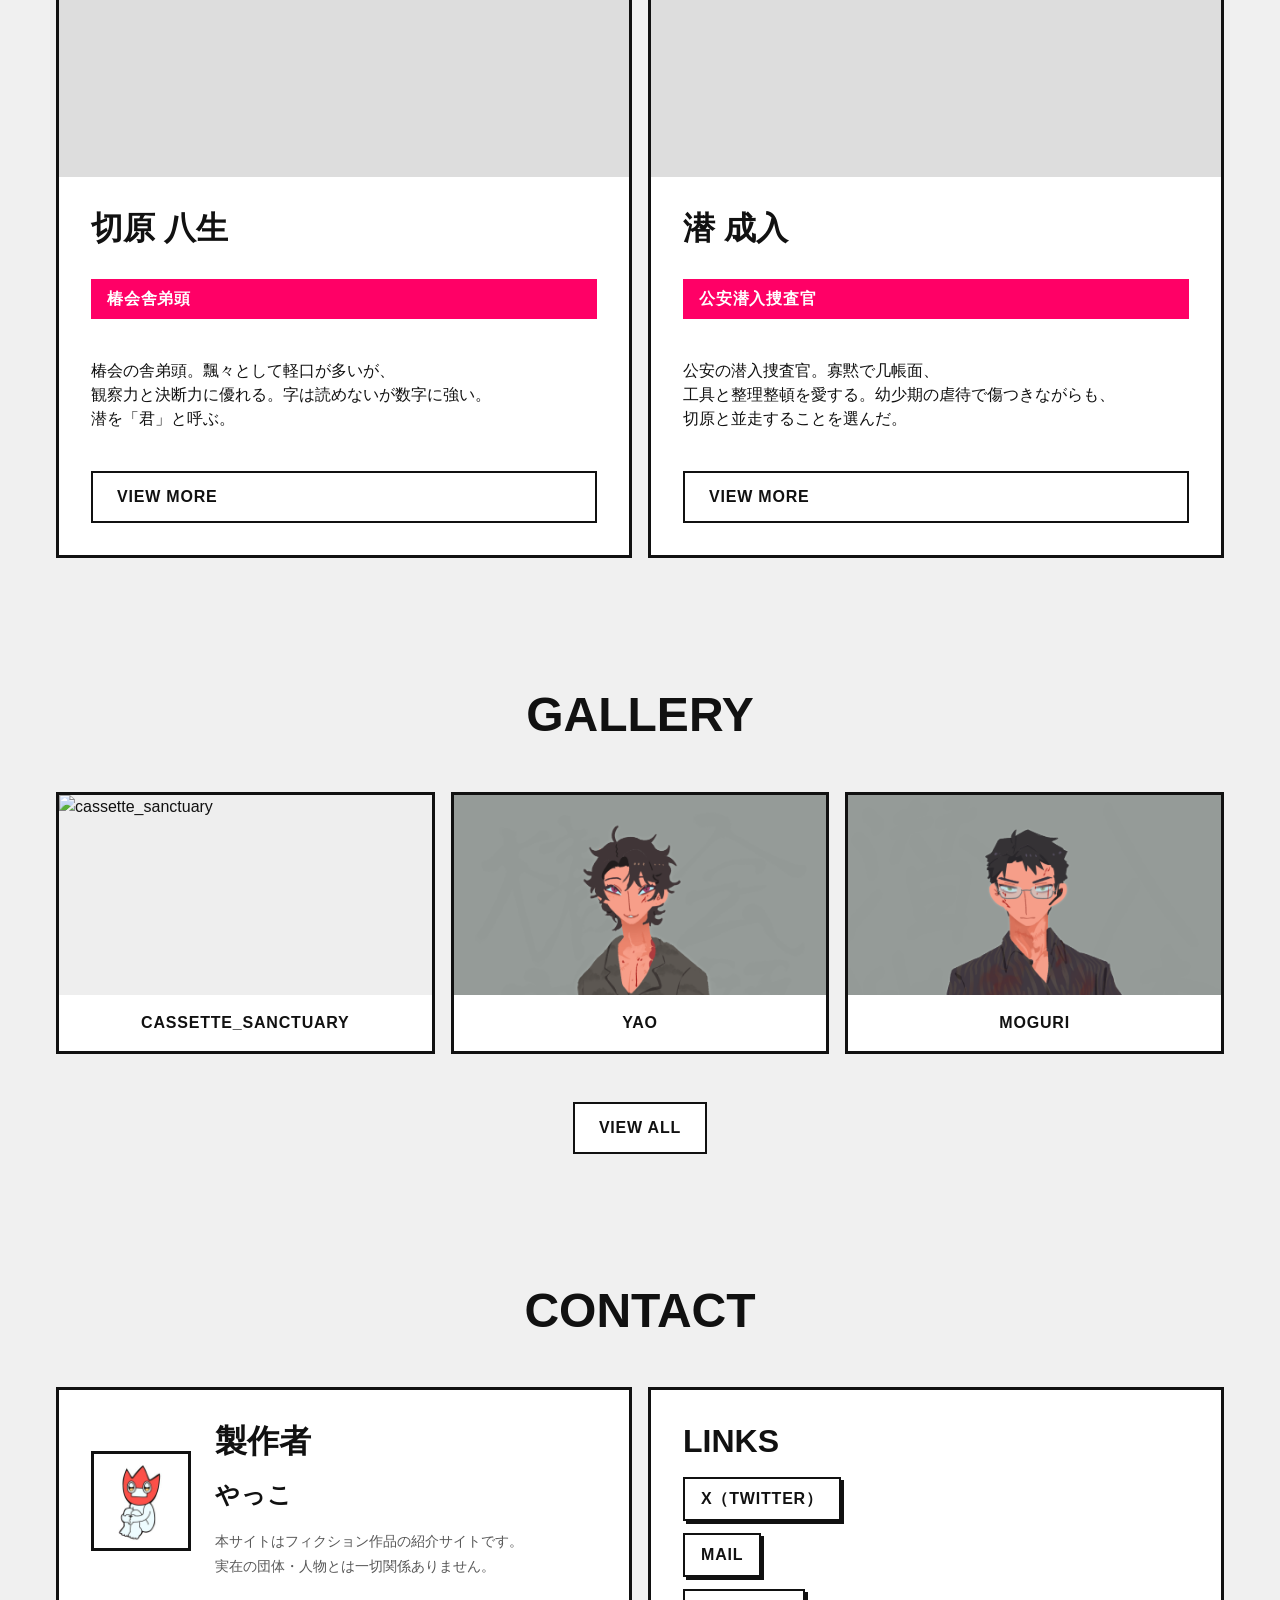
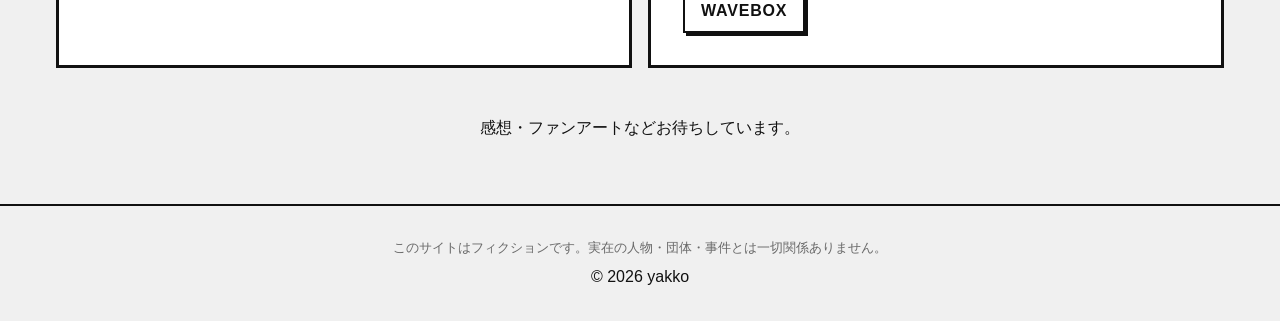
==== commit d0e8e36b: "Update index.html" ====
--- a/index.html
+++ b/index.html
@@ -39,7 +39,7 @@
   椿<span class="kutouten">、</span>思うは花潜り
 </h1>
       <p class="hero-subtitle fade-in">
-        TSUBAKI, OMOU WA HANA KUGURI
+        TSUBAKI, OMOUHA HANAMUGURI
       </p>
       <div class="hero-cta fade-in">
         <a href="#about" class="btn">VIEW PROJECT</a>
@@ -63,7 +63,7 @@
           <h3>STORY</h3>
           <p>
             切原八生は指定暴力団・椿会の舎弟頭。潜成入は椿会に潜入中の公安捜査官。正体を見破った切原が関係を持ちかけたことをきっかけに<br>
-            二人は恋人同士になりました。受け攻めは非固定で、日によってどちらも抱き、抱かれます。
+            二人は恋人同士になりました。受け攻めは非固定で日によってどちらも抱き、抱かれます。
           </p>
         </div>
       </div>
@@ -82,12 +82,8 @@
           <div class="character-info">
             <h3>切原 八生</h3>
             <p class="accent-box">椿会舎弟頭</p>
-            <ul>
-              <li>ディスクレシア</li>
-              <li>スマートグラス使用</li>
-              <li>CB1000R / Glock17</li>
-              <li>飄々としているが不要な暴力を嫌う</li>
-            </ul>
+            <p><br>椿会の舎弟頭。飄々として軽口が多いが、<br>
+              観察力と決断力に優れる。字は読めないが数字に強い。<br>潜を「君」と呼ぶ。<br><br></p>
             <a href="yao.html" class="btn">VIEW MORE</a>
           </div>
         </div>
@@ -95,15 +91,10 @@
           <div class="character-image">
             <img src="assets/images/M_icon.png" alt="潜 成入">
           </div>
-          <div class="character-info">
+          <div class="character-info character-info--kugu">
             <h3>潜 成入</h3>
             <p class="accent-box">公安潜入捜査官</p>
-            <ul>
-              <li>ASD傾向</li>
-              <li>休職中</li>
-              <li>SIG P226 / Kawasaki Z系</li>
-              <li>「普通の家庭」が夢</li>
-            </ul>
+            <p><br>公安の潜入捜査官。寡黙で几帳面、<br>工具と整理整頓を愛する。幼少期の虐待で傷つきながらも、<br>切原と並走することを選んだ。<br><br></p>
             <a href="kugu.html" class="btn">VIEW MORE</a>
           </div>
         </div>
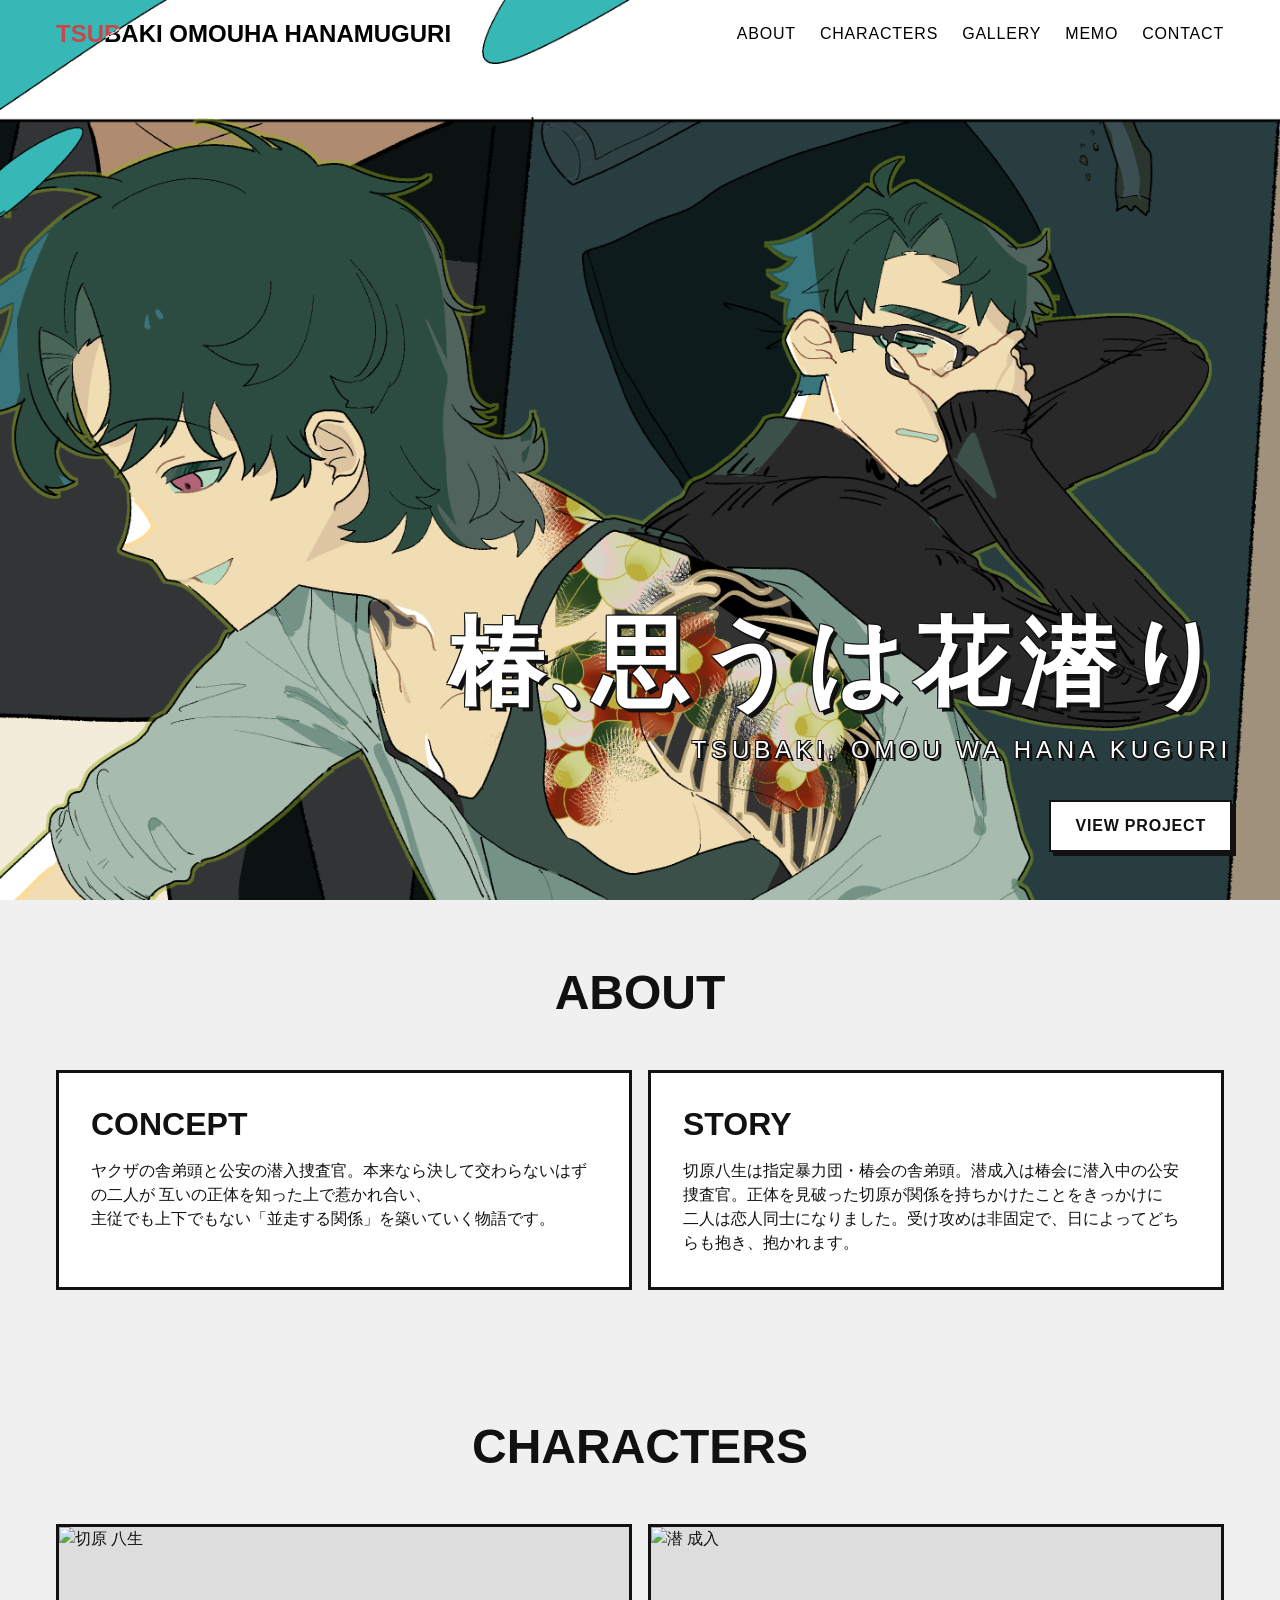
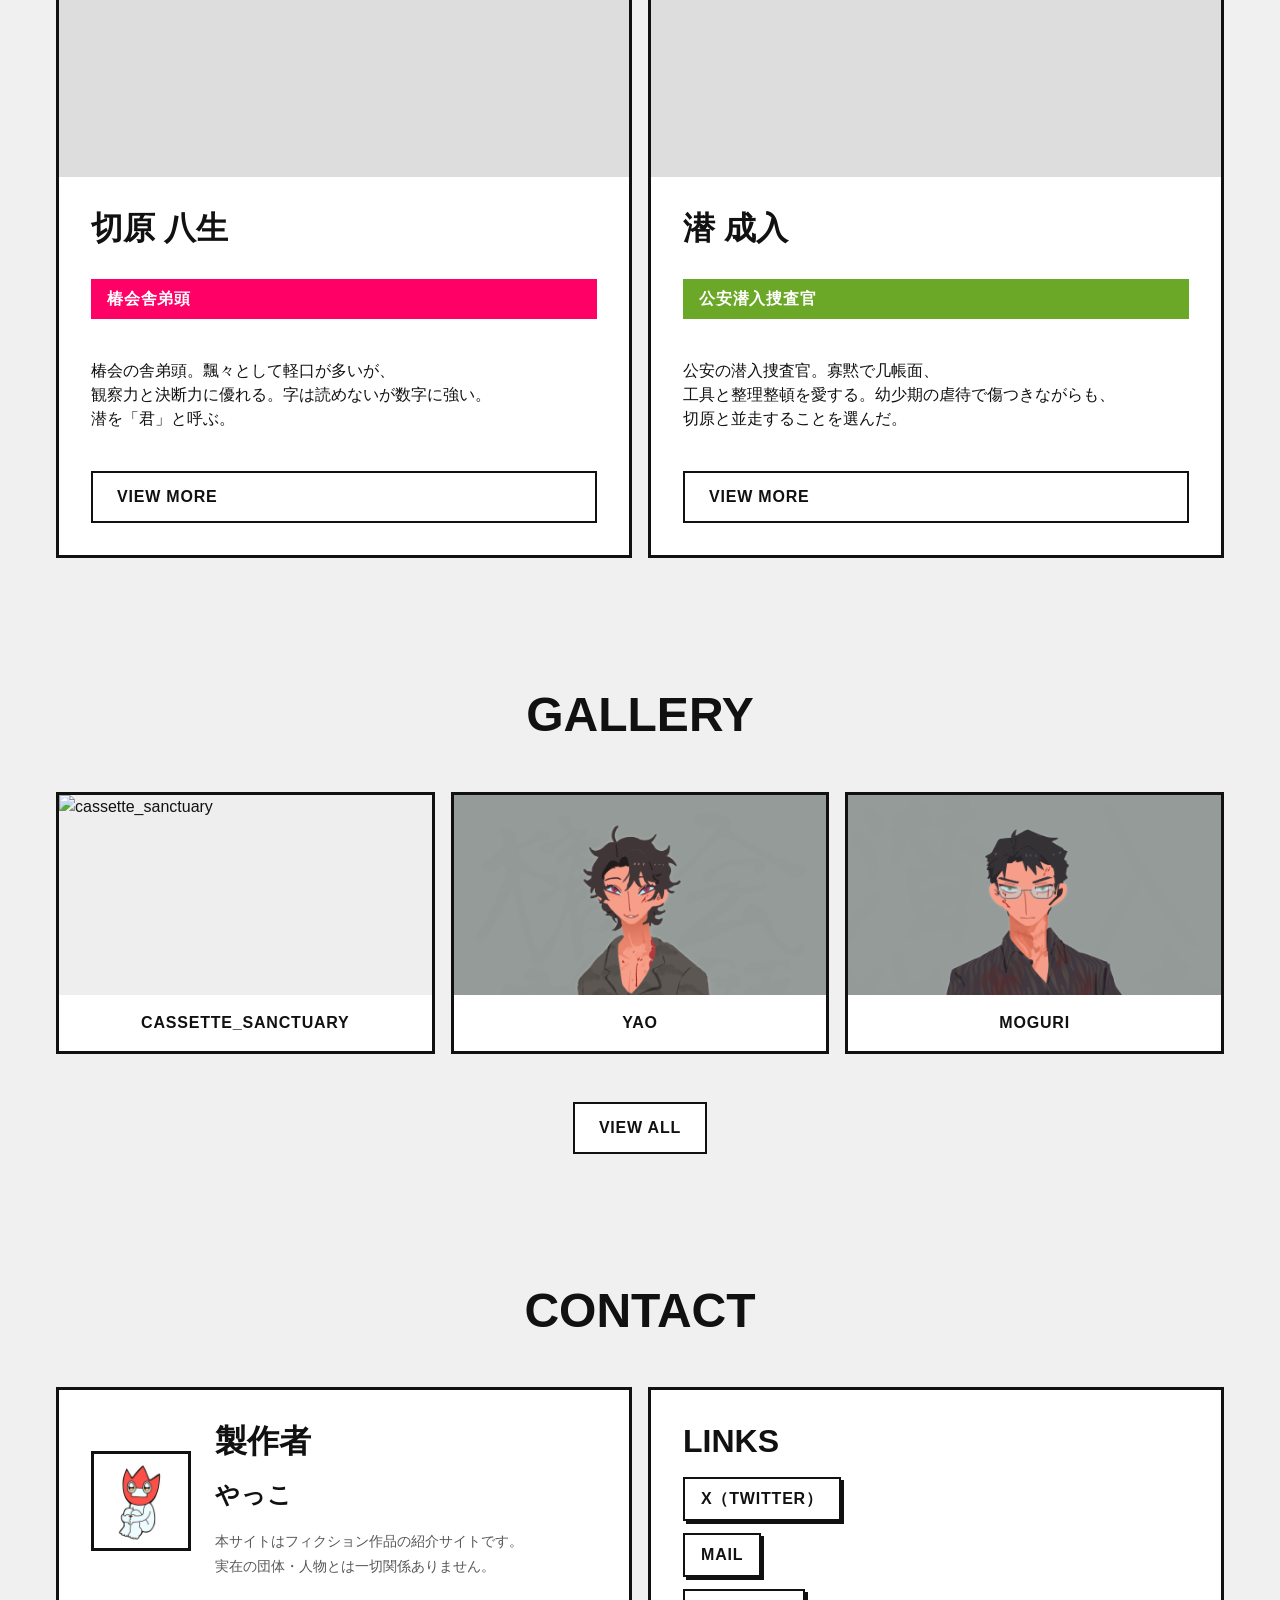
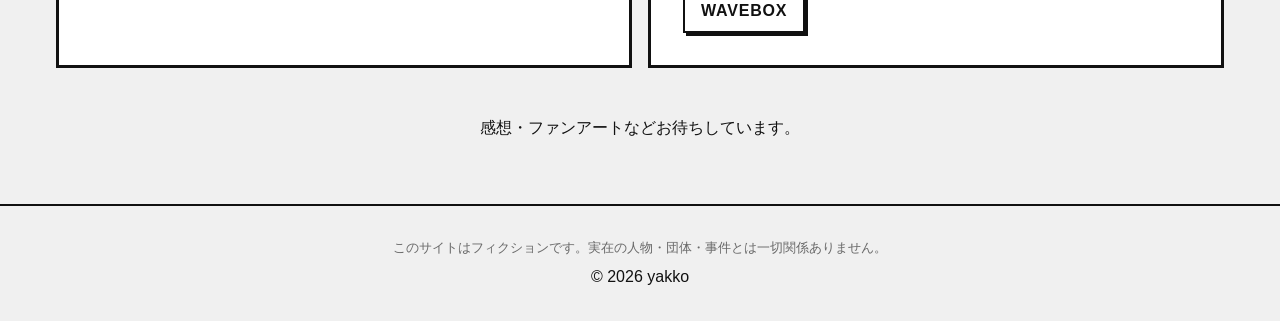
==== commit 8bb8ef19: "Update index.html" ====
--- a/index.html
+++ b/index.html
@@ -33,13 +33,13 @@
 
   <!-- ヒーローセクション -->
   <section class="hero">
-    <img src="assets/images/heroimage.png" alt="椿、思うは花潜り" class="hero-image">
+    <img src="assets/images/heroimage.jpg" alt="椿、思うは花潜り" class="hero-image">
     <div class="hero-content">
 <h1 class="hero-title fade-in">
   椿<span class="kutouten">、</span>思うは花潜り
 </h1>
       <p class="hero-subtitle fade-in">
-        TSUBAKI, OMOUHA HANAMUGURI
+        TSUBAKI, OMOU WA HANA KUGURI
       </p>
       <div class="hero-cta fade-in">
         <a href="#about" class="btn">VIEW PROJECT</a>
@@ -63,7 +63,7 @@
           <h3>STORY</h3>
           <p>
             切原八生は指定暴力団・椿会の舎弟頭。潜成入は椿会に潜入中の公安捜査官。正体を見破った切原が関係を持ちかけたことをきっかけに<br>
-            二人は恋人同士になりました。受け攻めは非固定で日によってどちらも抱き、抱かれます。
+            二人は恋人同士になりました。受け攻めは非固定で、日によってどちらも抱き、抱かれます。
           </p>
         </div>
       </div>
@@ -91,9 +91,9 @@
           <div class="character-image">
             <img src="assets/images/M_icon.png" alt="潜 成入">
           </div>
-          <div class="character-info character-info--kugu">
+          <div class="character-info">
             <h3>潜 成入</h3>
-            <p class="accent-box">公安潜入捜査官</p>
+<p class="accent-box accent-box--kugu">公安潜入捜査官</p>
             <p><br>公安の潜入捜査官。寡黙で几帳面、<br>工具と整理整頓を愛する。幼少期の虐待で傷つきながらも、<br>切原と並走することを選んだ。<br><br></p>
             <a href="kugu.html" class="btn">VIEW MORE</a>
           </div>
--- a/css/top.css
+++ b/css/top.css
@@ -1,3 +1,14 @@
+/* リセットとベース */
+* {
+  margin: 0;
+  padding: 0;
+  box-sizing: border-box;
+}
+
+ul, ol {
+  list-style: none;
+}
+
 /* ヒーローセクション */
 .hero {
   height: 100vh;
@@ -241,5 +252,11 @@
 /* 読点の字間調整 */
 .kutouten {
   letter-spacing: -0.5em;
-  margin-light: -0.1em;
-}+  margin-left: -0.1em;
+}
+
+/* 潜のアクセントカラー */
+.accent-box.accent-box--kugu {
+  background: #6ba828;
+  color: #fff;
+}
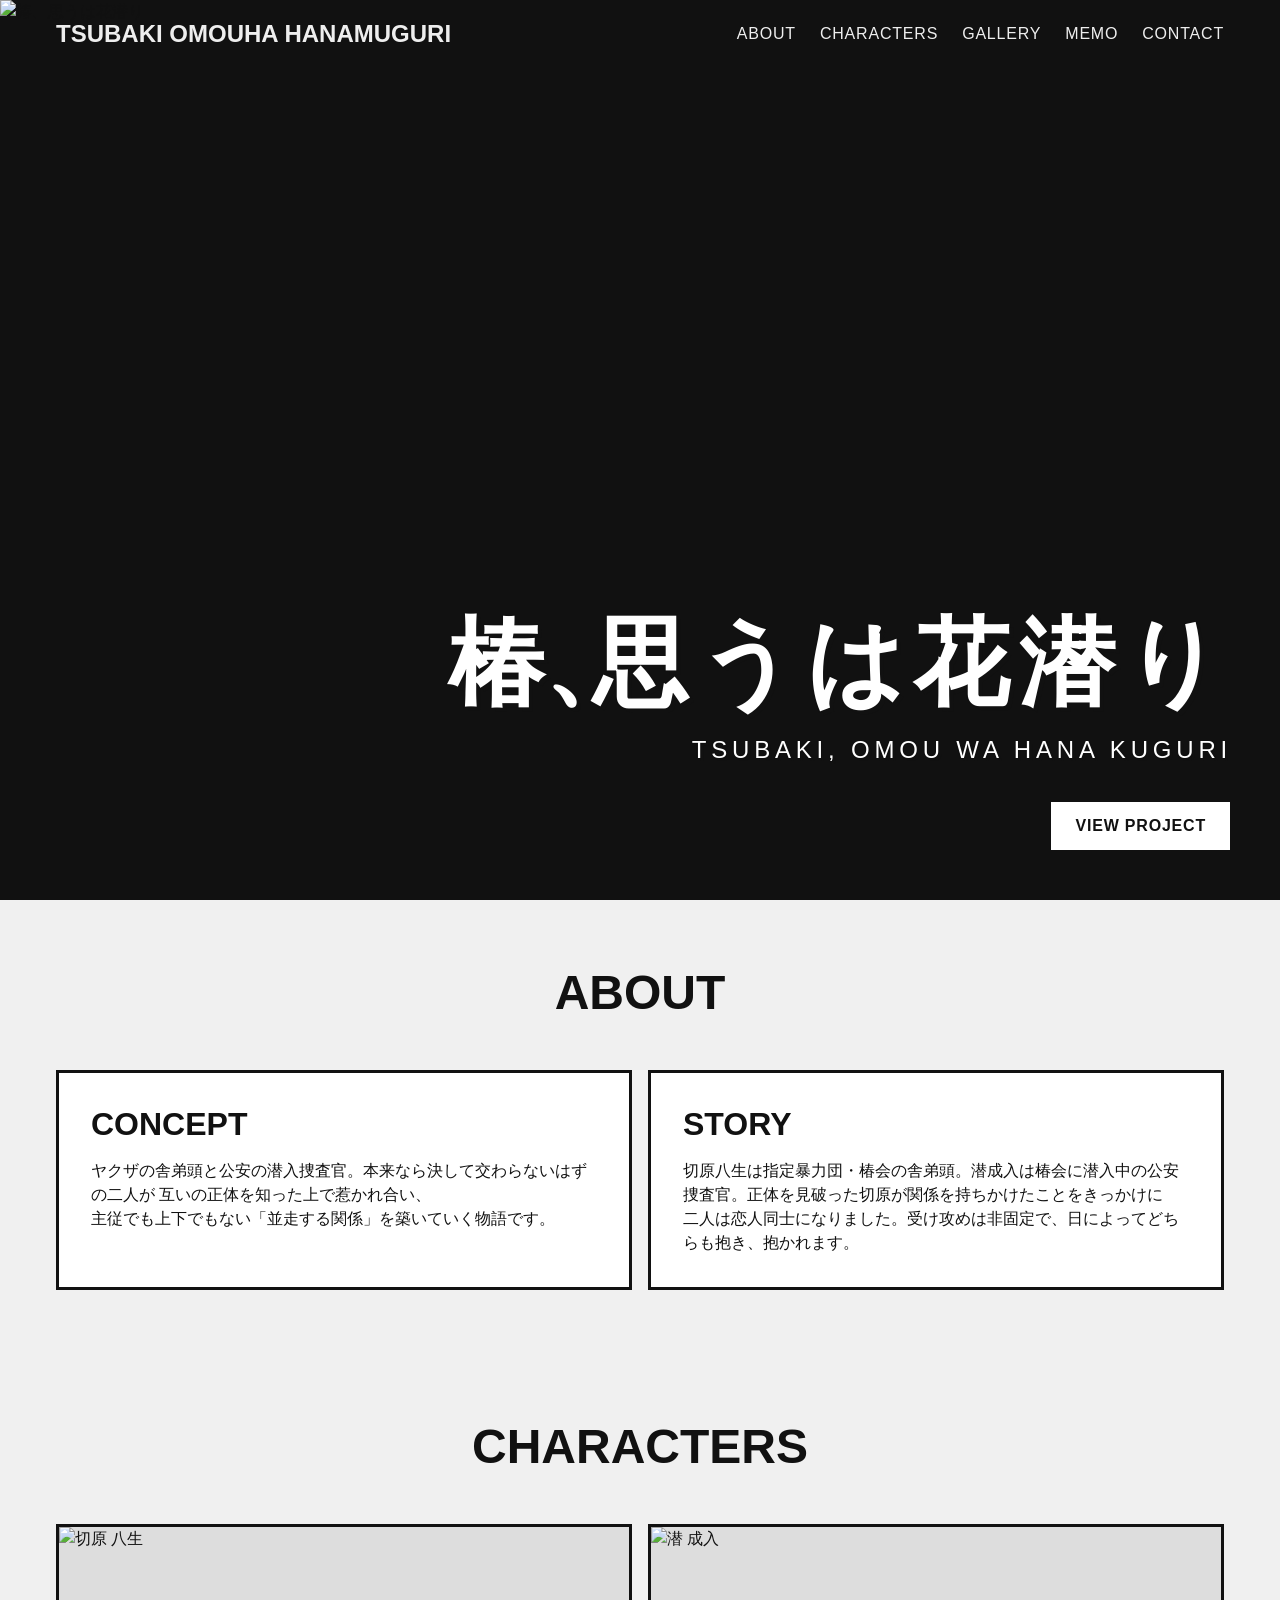
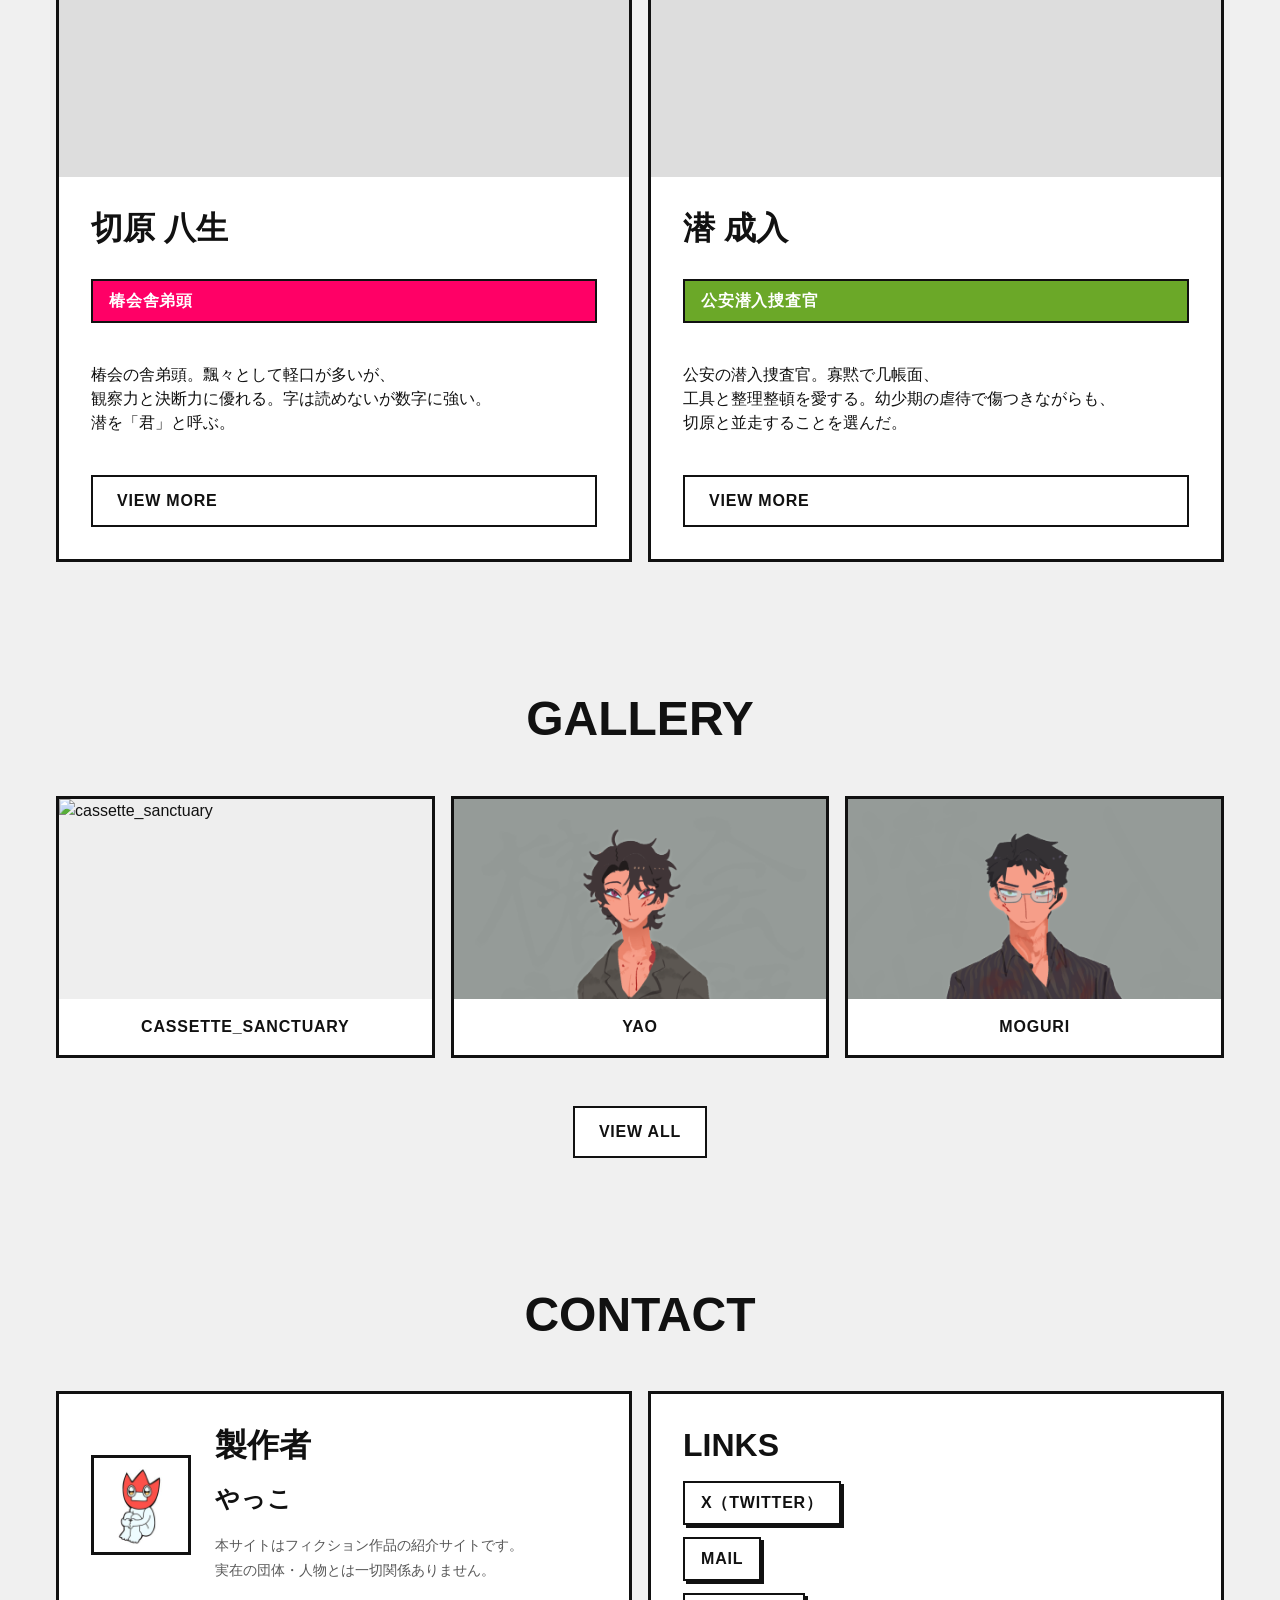
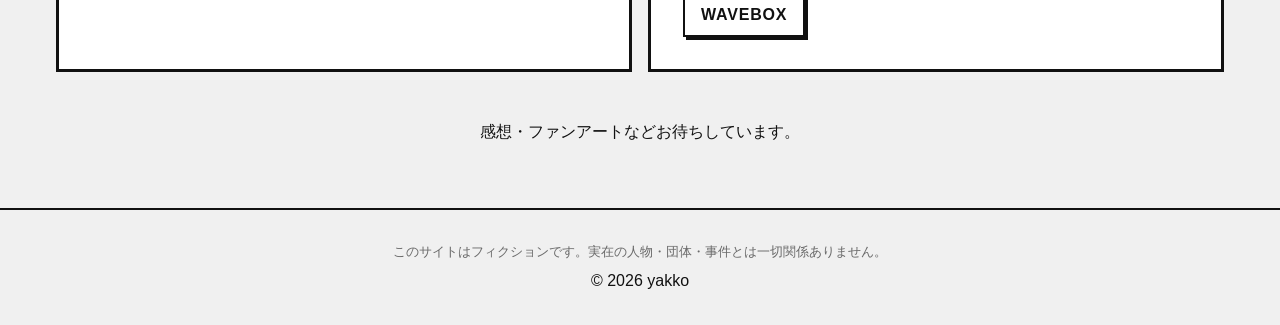
==== commit 087f6683: "Update index.html" ====
--- a/index.html
+++ b/index.html
@@ -33,7 +33,7 @@
 
   <!-- ヒーローセクション -->
   <section class="hero">
-    <img src="assets/images/heroimage.jpg" alt="椿、思うは花潜り" class="hero-image">
+    <img src="assets/images/heroimage.png" alt="椿、思うは花潜り" class="hero-image">
     <div class="hero-content">
 <h1 class="hero-title fade-in">
   椿<span class="kutouten">、</span>思うは花潜り
--- a/css/top.css
+++ b/css/top.css
@@ -255,8 +255,13 @@
   margin-left: -0.1em;
 }
 
-/* 潜のアクセントカラー */
+/* アクセントボックスに黒枠 */
+.accent-box {
+  border: 2px solid #111;
+}
+
 .accent-box.accent-box--kugu {
   background: #6ba828;
   color: #fff;
-}
+  border: 2px solid #111;
+}
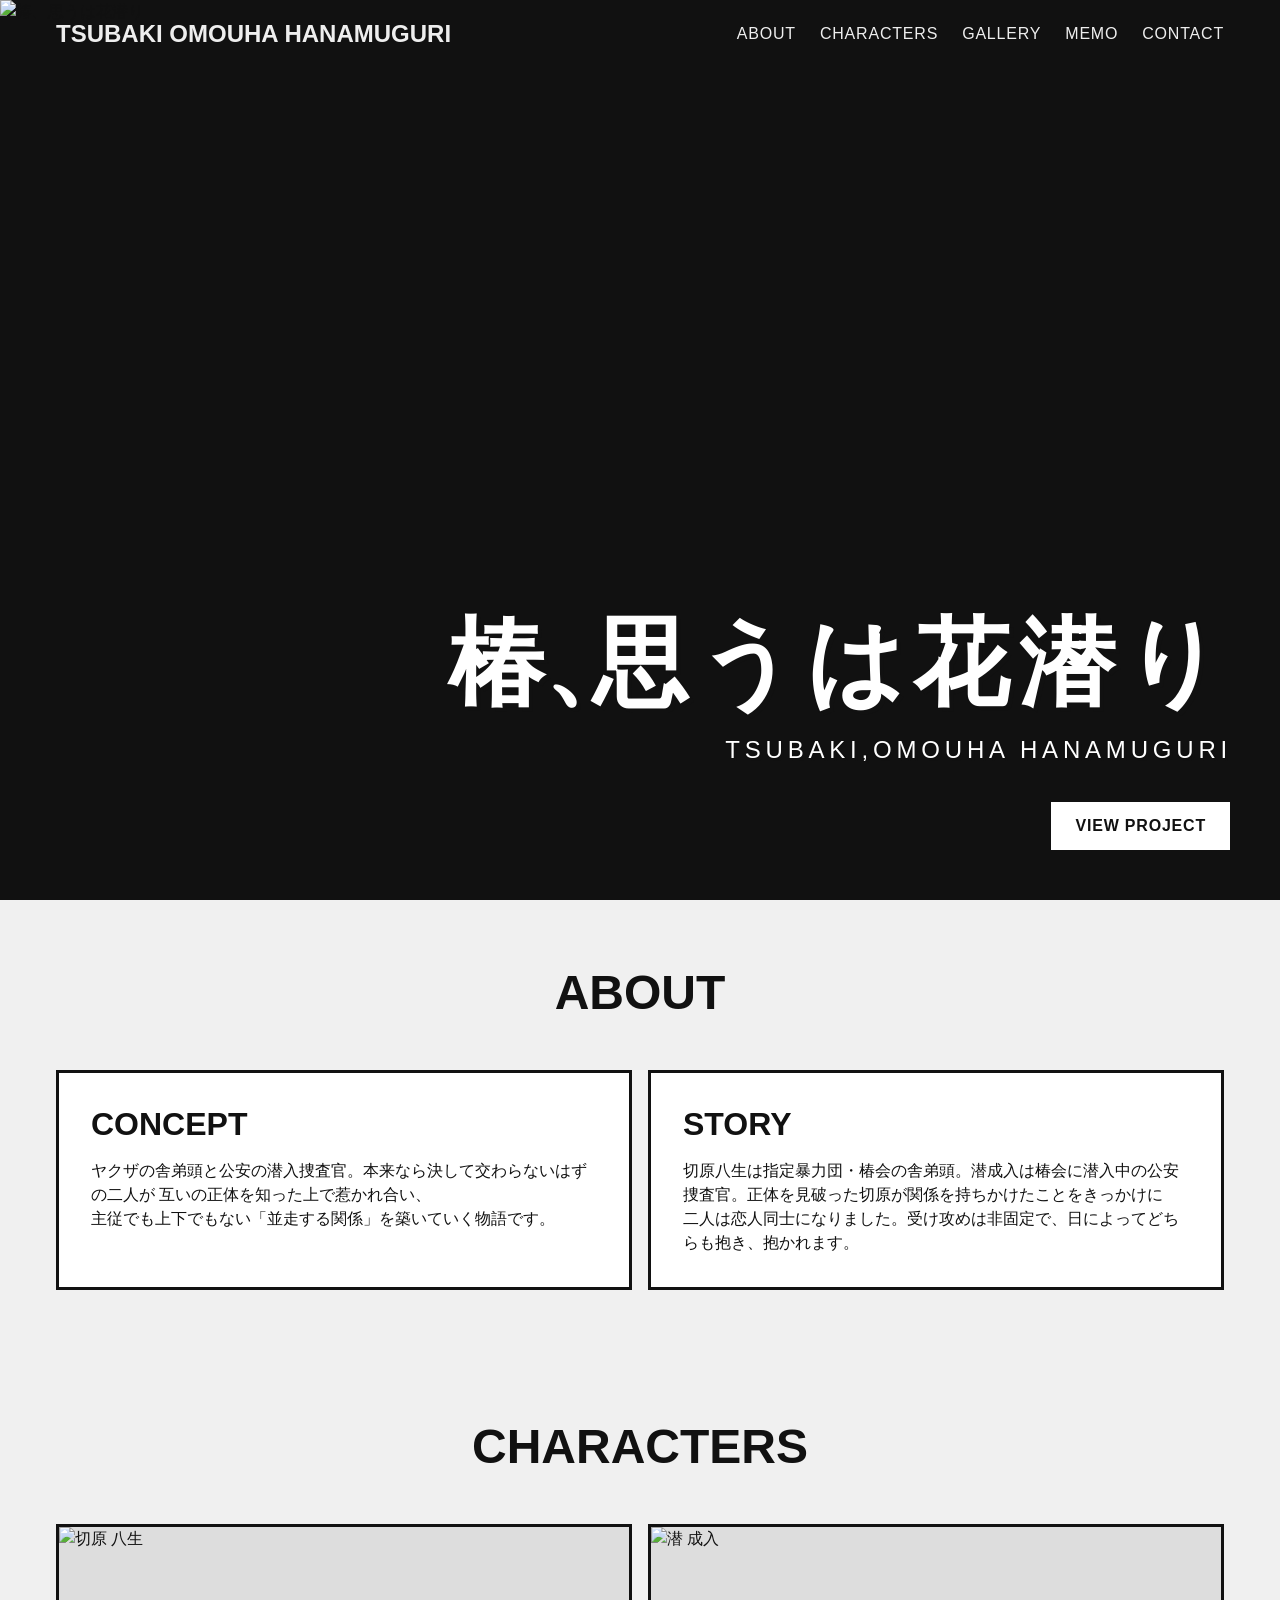
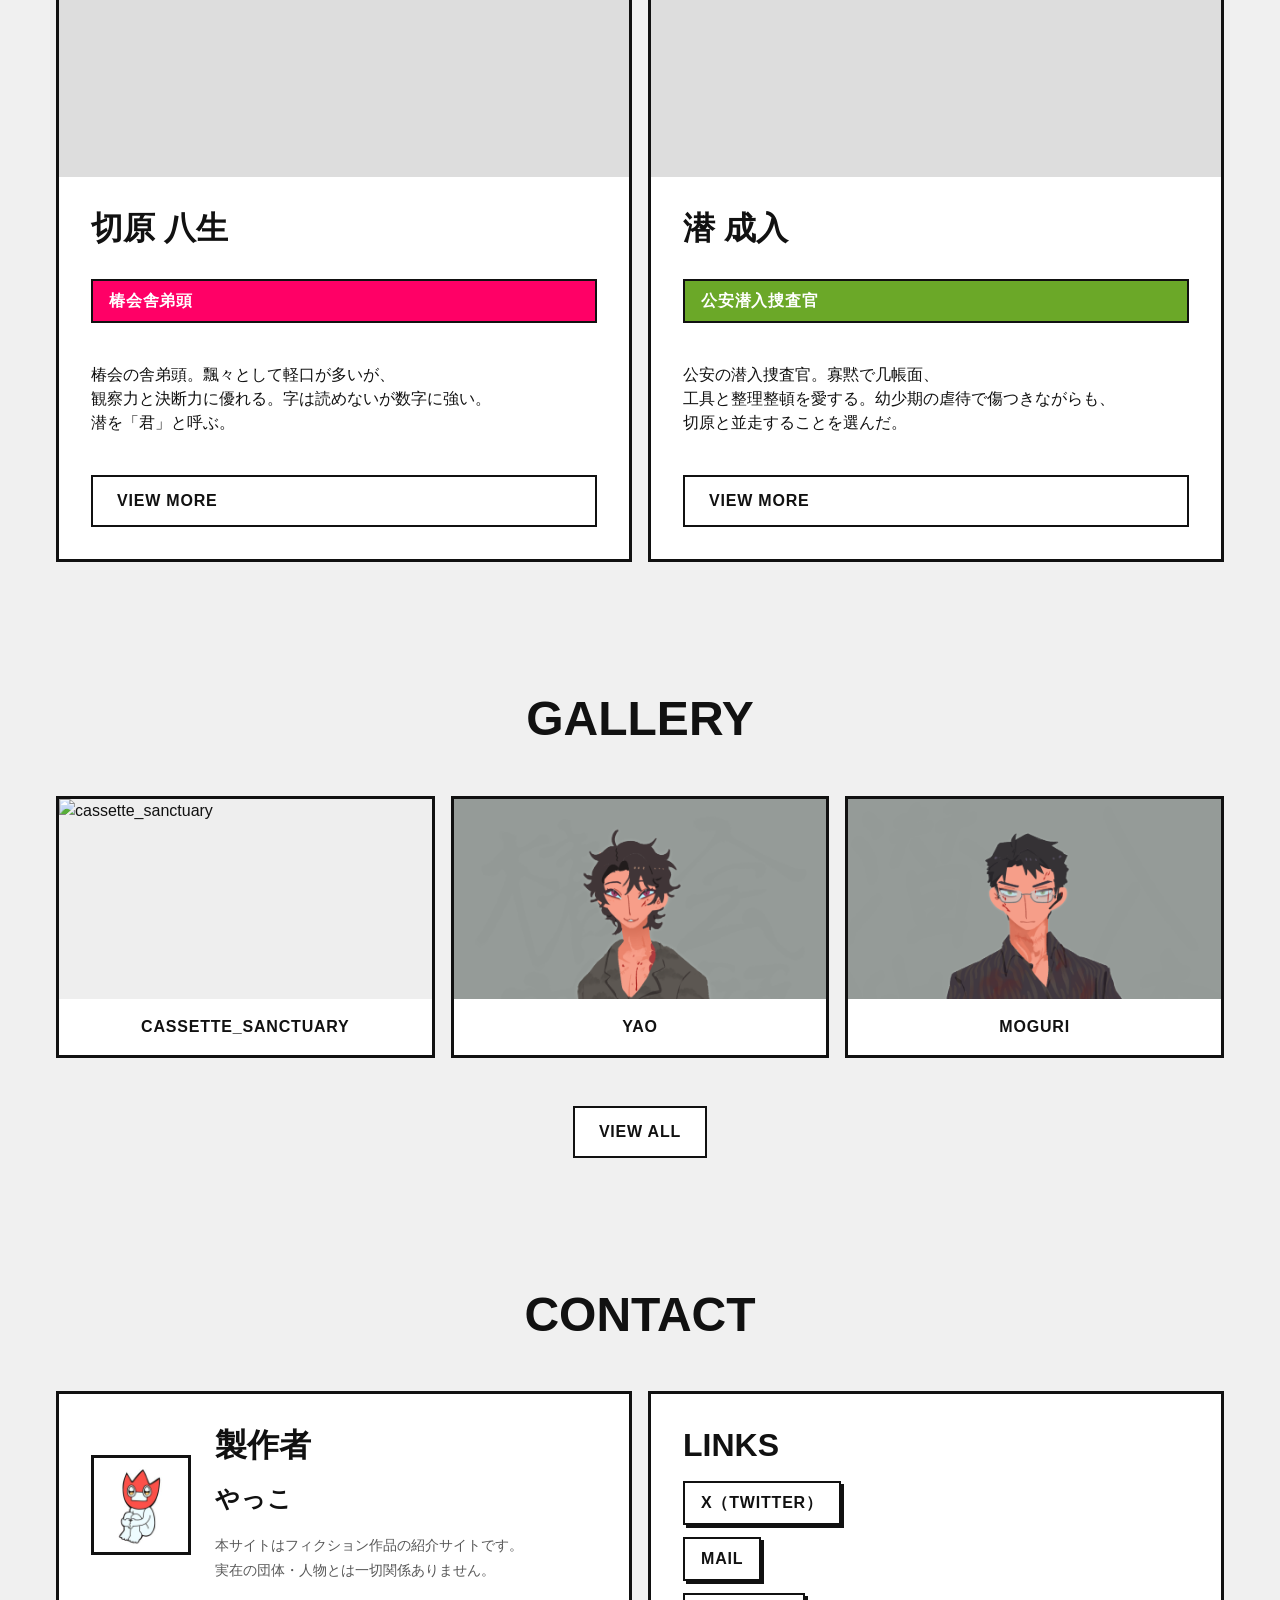
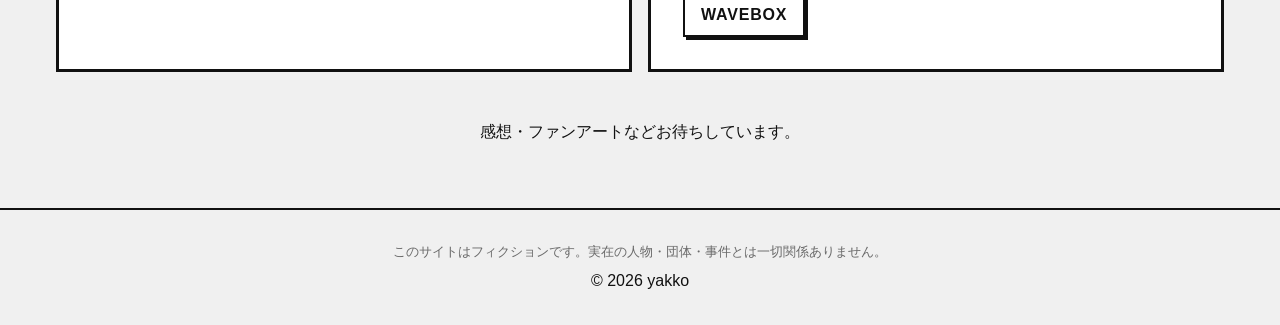
==== commit ef7f35f5: "Fix subtitle spacing in index.html" ====
--- a/index.html
+++ b/index.html
@@ -39,7 +39,7 @@
   椿<span class="kutouten">、</span>思うは花潜り
 </h1>
       <p class="hero-subtitle fade-in">
-        TSUBAKI, OMOU WA HANA KUGURI
+        TSUBAKI,OMOUHA HANAMUGURI
       </p>
       <div class="hero-cta fade-in">
         <a href="#about" class="btn">VIEW PROJECT</a>
